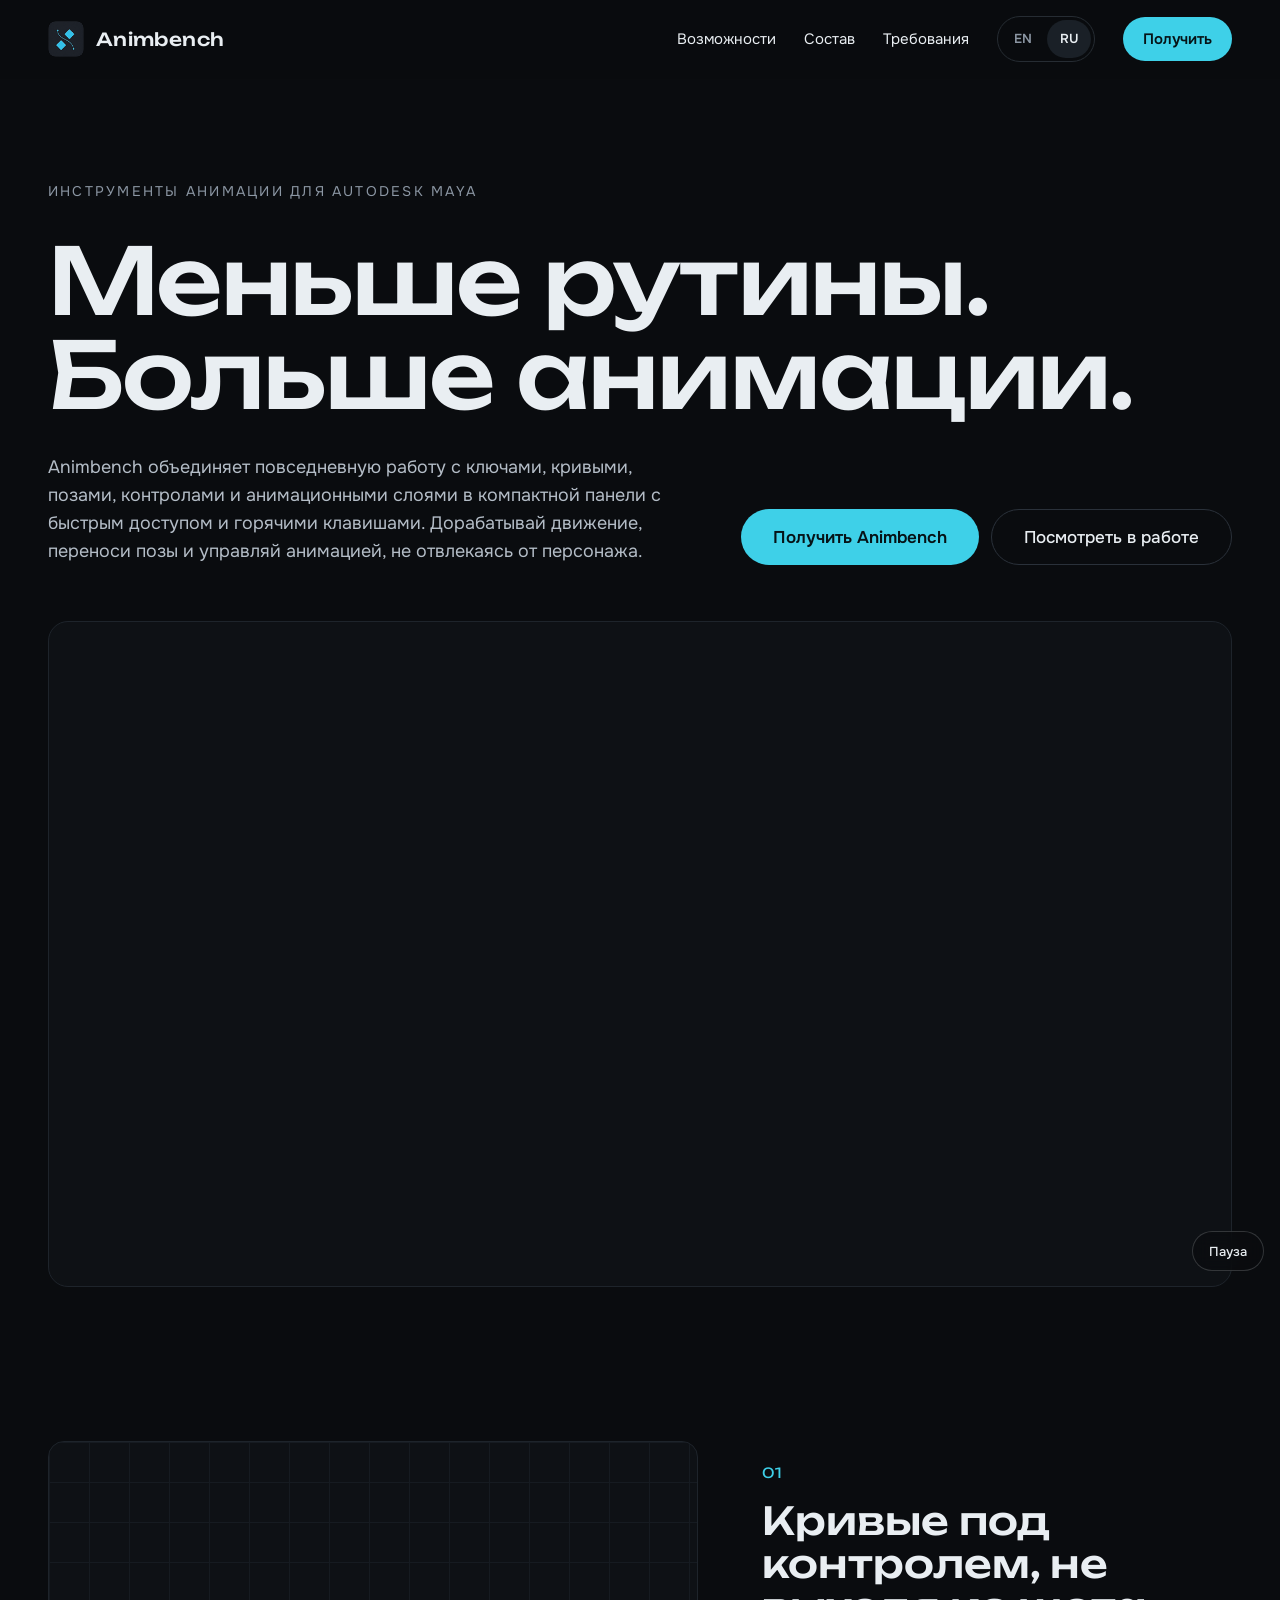
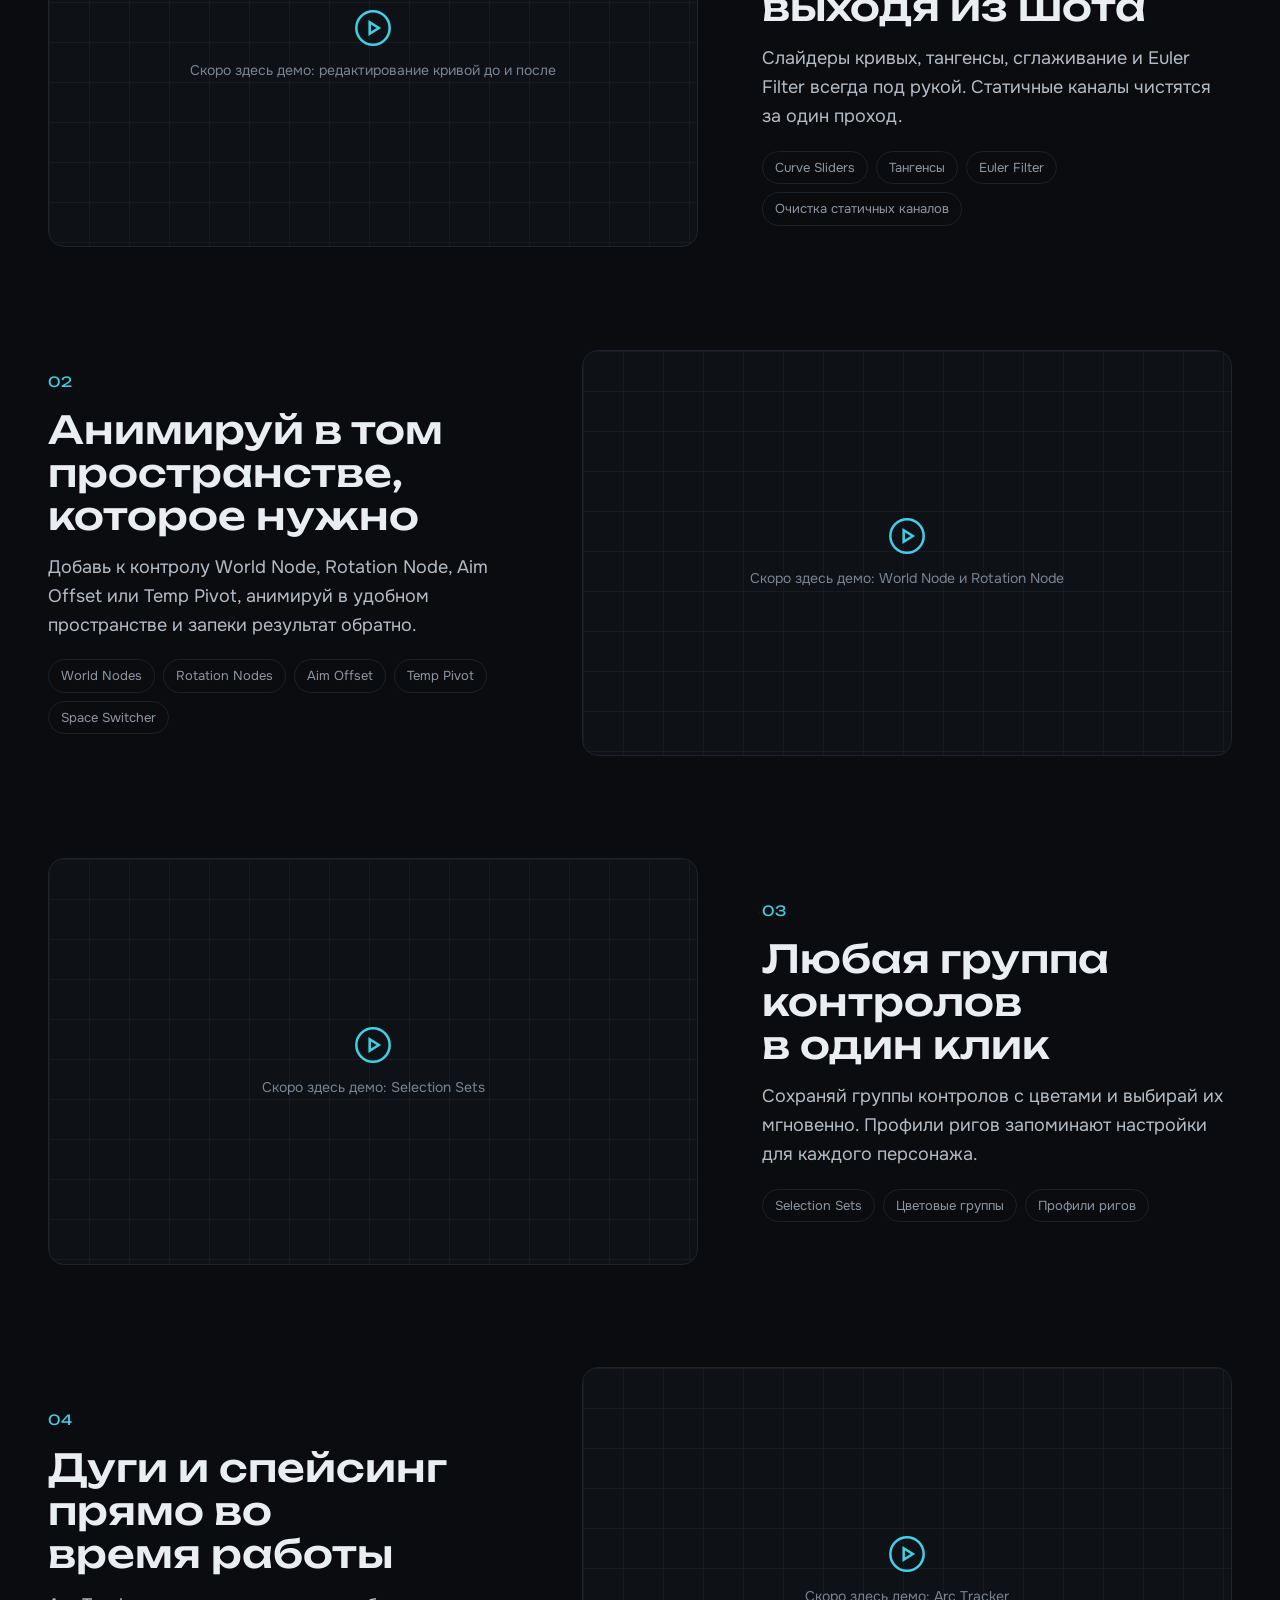
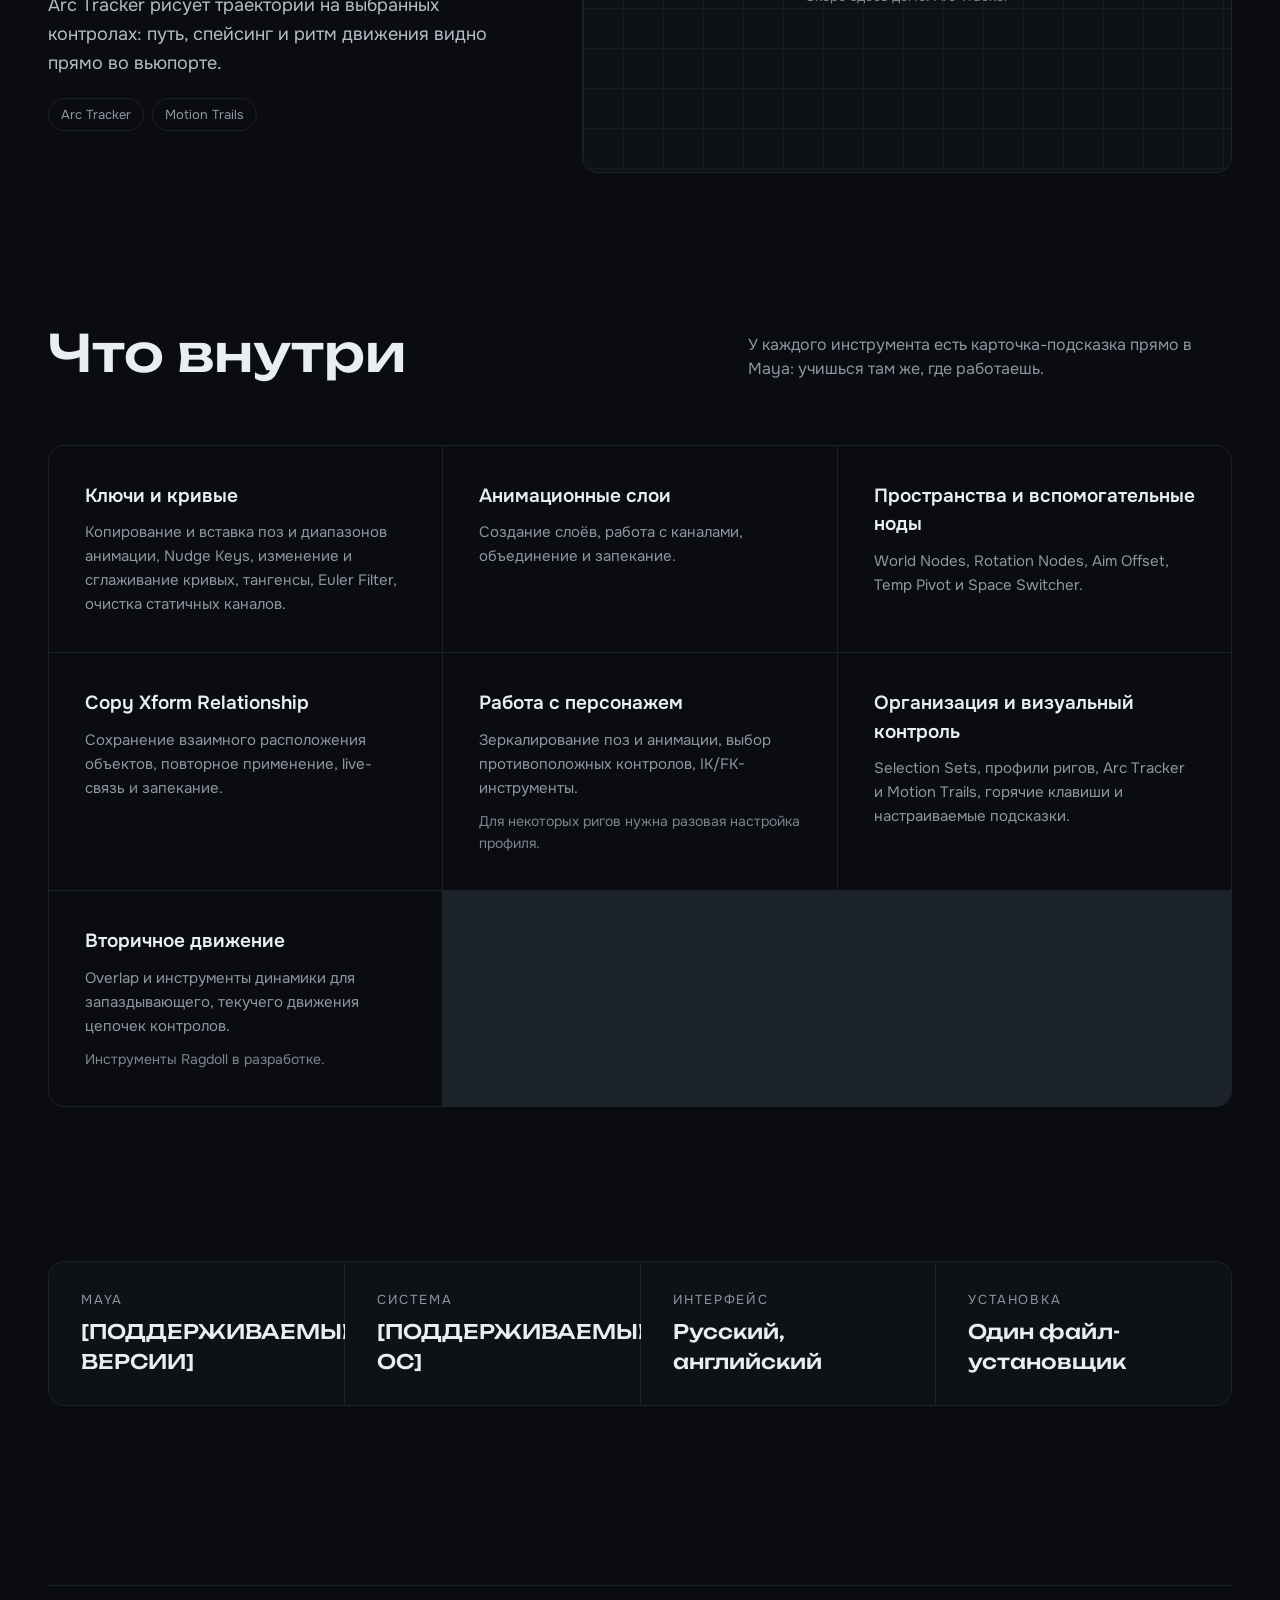
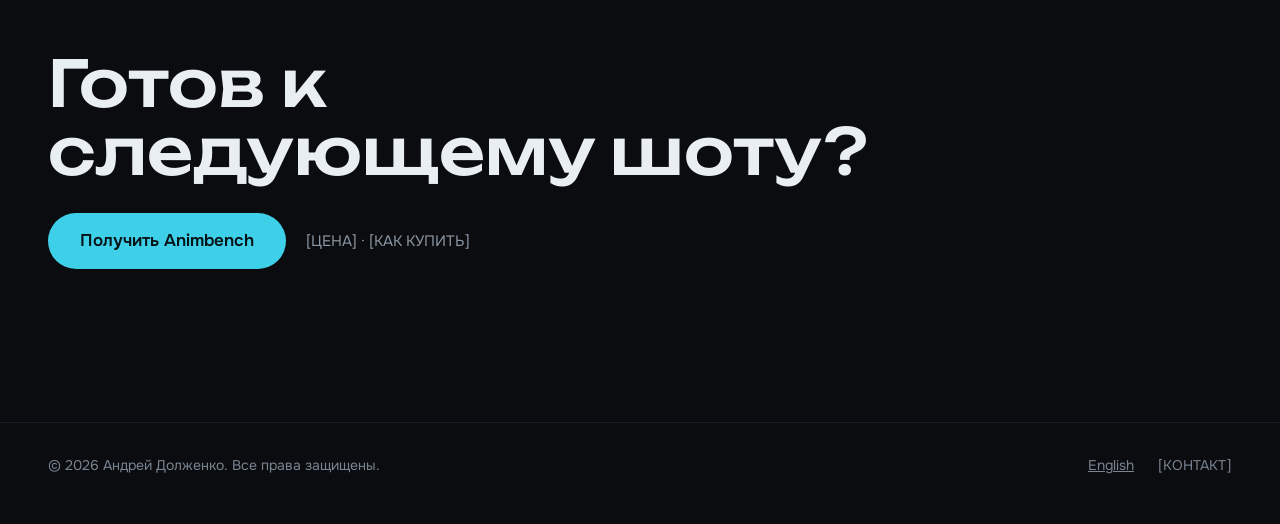
==== ru/index.html @ 7b15c9e1 "Initial Animbench landing page (EN + RU) Static site for GitHub Pages based on the "Editorial dark" " ====
<!doctype html>
<html lang="ru">
<head>
  <meta charset="utf-8">
  <meta name="viewport" content="width=device-width, initial-scale=1">
  <title>Animbench — инструменты анимации для Maya</title>
  <meta name="description" content="Animbench объединяет работу с ключами, кривыми, позами, контролами и анимационными слоями в одной компактной панели для Autodesk Maya.">
  <link rel="alternate" hreflang="en" href="../">
  <link rel="alternate" hreflang="ru" href="./">
  <link rel="icon" type="image/png" href="../assets/img/favicon-32.png">
  <meta property="og:title" content="Animbench — инструменты анимации для Maya">
  <meta property="og:description" content="Меньше рутины. Больше анимации.">
  <meta property="og:type" content="website">
  <link rel="preconnect" href="https://fonts.googleapis.com">
  <link rel="preconnect" href="https://fonts.gstatic.com" crossorigin>
  <link href="https://fonts.googleapis.com/css2?family=Onest:wght@400;500;600&family=Unbounded:wght@400;500&display=swap" rel="stylesheet">
  <link rel="stylesheet" href="../assets/css/style.css">
</head>
<body>
  <a class="skip" href="#main">К содержимому</a>

  <header class="site-header">
    <div class="wrap">
      <a class="brand" href="./">
        <img src="../assets/img/logo-64.png" alt="" width="36" height="36">
        <span>Animbench</span>
      </a>
      <nav class="nav" aria-label="Основное меню">
        <a class="nav-link" href="#demos">Возможности</a>
        <a class="nav-link" href="#inside">Состав</a>
        <a class="nav-link" href="#specs">Требования</a>
        <div class="lang" aria-label="Язык">
          <a href="../" hreflang="en" lang="en">EN</a>
          <span aria-current="true">RU</span>
        </div>
        <a class="btn btn-primary" href="#get">Получить</a>
      </nav>
    </div>
  </header>

  <main id="main">
    <section class="wrap hero">
      <p class="eyebrow">Инструменты анимации для Autodesk Maya</p>
      <h1>Меньше рутины. Больше анимации.</h1>
      <div class="hero-row">
        <p class="lead">Animbench объединяет повседневную работу с ключами, кривыми, позами, контролами и анимационными слоями в компактной панели с быстрым доступом и горячими клавишами. Дорабатывай движение, переноси позы и управляй анимацией, не отвлекаясь от персонажа.</p>
        <div class="actions">
          <a class="btn btn-primary btn-lg" href="#get">Получить Animbench</a>
          <a class="btn btn-ghost btn-lg" href="#demos">Посмотреть в работе</a>
        </div>
      </div>
    </section>

    <figure class="wrap showreel">
      <video data-loop autoplay muted loop playsinline preload="auto" aria-label="Зацикленная анимация походки в Maya">
        <source src="../assets/video/walk.mov" type="video/mp4">
      </video>
      <button class="clip-toggle" type="button" data-pause="Пауза" data-play="Пуск">Пауза</button>
    </figure>

    <section id="demos" class="wrap section">
      <div class="demos">

        <article class="demo reveal">
          <div class="demo-media">
            <div class="clip">
              <div class="clip-placeholder">
                <svg viewBox="0 0 24 24" fill="none" stroke="currentColor" stroke-width="1.5" aria-hidden="true"><circle cx="12" cy="12" r="10"></circle><path d="M10 8.5v7l5.5-3.5z"></path></svg>
                <span>Скоро здесь демо: редактирование кривой до и после</span>
              </div>
            </div>
          </div>
          <div class="demo-text">
            <span class="demo-num">01</span>
            <h3>Кривые под контролем, не выходя из шота</h3>
            <p>Слайдеры кривых, тангенсы, сглаживание и Euler Filter всегда под рукой. Статичные каналы чистятся за один проход.</p>
            <ul class="demo-tags">
              <li>Curve Sliders</li><li>Тангенсы</li><li>Euler Filter</li><li>Очистка статичных каналов</li>
            </ul>
          </div>
        </article>

        <article class="demo reveal">
          <div class="demo-media">
            <div class="clip">
              <div class="clip-placeholder">
                <svg viewBox="0 0 24 24" fill="none" stroke="currentColor" stroke-width="1.5" aria-hidden="true"><circle cx="12" cy="12" r="10"></circle><path d="M10 8.5v7l5.5-3.5z"></path></svg>
                <span>Скоро здесь демо: World Node и Rotation Node</span>
              </div>
            </div>
          </div>
          <div class="demo-text">
            <span class="demo-num">02</span>
            <h3>Анимируй в том пространстве, которое нужно</h3>
            <p>Добавь к контролу World Node, Rotation Node, Aim Offset или Temp Pivot, анимируй в удобном пространстве и запеки результат обратно.</p>
            <ul class="demo-tags">
              <li>World Nodes</li><li>Rotation Nodes</li><li>Aim Offset</li><li>Temp Pivot</li><li>Space Switcher</li>
            </ul>
          </div>
        </article>

        <article class="demo reveal">
          <div class="demo-media">
            <div class="clip">
              <div class="clip-placeholder">
                <svg viewBox="0 0 24 24" fill="none" stroke="currentColor" stroke-width="1.5" aria-hidden="true"><circle cx="12" cy="12" r="10"></circle><path d="M10 8.5v7l5.5-3.5z"></path></svg>
                <span>Скоро здесь демо: Selection Sets</span>
              </div>
            </div>
          </div>
          <div class="demo-text">
            <span class="demo-num">03</span>
            <h3>Любая группа контролов в один клик</h3>
            <p>Сохраняй группы контролов с цветами и выбирай их мгновенно. Профили ригов запоминают настройки для каждого персонажа.</p>
            <ul class="demo-tags">
              <li>Selection Sets</li><li>Цветовые группы</li><li>Профили ригов</li>
            </ul>
          </div>
        </article>

        <article class="demo reveal">
          <div class="demo-media">
            <div class="clip">
              <div class="clip-placeholder">
                <svg viewBox="0 0 24 24" fill="none" stroke="currentColor" stroke-width="1.5" aria-hidden="true"><circle cx="12" cy="12" r="10"></circle><path d="M10 8.5v7l5.5-3.5z"></path></svg>
                <span>Скоро здесь демо: Arc Tracker</span>
              </div>
            </div>
          </div>
          <div class="demo-text">
            <span class="demo-num">04</span>
            <h3>Дуги и спейсинг прямо во время работы</h3>
            <p>Arc Tracker рисует траектории на выбранных контролах: путь, спейсинг и ритм движения видно прямо во вьюпорте.</p>
            <ul class="demo-tags">
              <li>Arc Tracker</li><li>Motion Trails</li>
            </ul>
          </div>
        </article>

      </div>
    </section>

    <section id="inside" class="wrap section">
      <div class="section-head reveal">
        <h2>Что внутри</h2>
        <p>У каждого инструмента есть карточка-подсказка прямо в Maya: учишься там же, где работаешь.</p>
      </div>
      <div class="groups reveal">
        <div class="group">
          <h3>Ключи и кривые</h3>
          <p>Копирование и вставка поз и диапазонов анимации, Nudge Keys, изменение и сглаживание кривых, тангенсы, Euler Filter, очистка статичных каналов.</p>
        </div>
        <div class="group">
          <h3>Анимационные слои</h3>
          <p>Создание слоёв, работа с каналами, объединение и запекание.</p>
        </div>
        <div class="group">
          <h3>Пространства и вспомогательные ноды</h3>
          <p>World Nodes, Rotation Nodes, Aim Offset, Temp Pivot и Space Switcher.</p>
        </div>
        <div class="group">
          <h3>Copy Xform Relationship</h3>
          <p>Сохранение взаимного расположения объектов, повторное применение, live-связь и запекание.</p>
        </div>
        <div class="group">
          <h3>Работа с персонажем</h3>
          <p>Зеркалирование поз и анимации, выбор противоположных контролов, IK/FK-инструменты.</p>
          <p class="note">Для некоторых ригов нужна разовая настройка профиля.</p>
        </div>
        <div class="group">
          <h3>Организация и визуальный контроль</h3>
          <p>Selection Sets, профили ригов, Arc Tracker и Motion Trails, горячие клавиши и настраиваемые подсказки.</p>
        </div>
        <div class="group">
          <h3>Вторичное движение</h3>
          <p>Overlap и инструменты динамики для запаздывающего, текучего движения цепочек контролов.</p>
          <p class="note">Инструменты Ragdoll в разработке.</p>
        </div>
      </div>
    </section>

    <section id="specs" class="wrap section">
      <dl class="specs reveal">
        <div class="spec"><dt>Maya</dt><dd>[ПОДДЕРЖИВАЕМЫЕ ВЕРСИИ]</dd></div>
        <div class="spec"><dt>Система</dt><dd>[ПОДДЕРЖИВАЕМЫЕ ОС]</dd></div>
        <div class="spec"><dt>Интерфейс</dt><dd>Русский, английский</dd></div>
        <div class="spec"><dt>Установка</dt><dd>Один файл-установщик</dd></div>
      </dl>
    </section>

    <section id="get" class="wrap cta">
      <div class="cta-inner reveal">
        <h2>Готов к следующему шоту?</h2>
        <div class="cta-row">
          <a class="btn btn-primary btn-lg" href="#get">Получить Animbench</a>
          <span class="cta-meta">[ЦЕНА] · [КАК КУПИТЬ]</span>
        </div>
      </div>
    </section>
  </main>

  <footer class="site-footer">
    <div class="wrap">
      <span>© 2026 Андрей Долженко. Все права защищены.</span>
      <nav aria-label="Нижнее меню">
        <a href="../" hreflang="en" lang="en">English</a>
        <span>[КОНТАКТ]</span>
      </nav>
    </div>
  </footer>

  <script src="../assets/js/main.js"></script>
</body>
</html>
---- assets/css/style.css ----
/* Animbench landing — dark editorial theme (concept A) */

:root {
  --bg: #0A0C0F;
  --surface: #0E1115;
  --line: #1C2229;
  --line-soft: #161B21;
  --text: #E9EEF2;
  --text-2: #B4BDC7;
  --muted: #8C97A4;
  --dim: #7A8592;
  --accent: #3ED0E8;
  --on-accent: #061317;

  --font-display: "Unbounded", "Arial Black", sans-serif;
  --font-body: "Onest", system-ui, -apple-system, "Segoe UI", sans-serif;

  --wrap: 1280px;
  --gutter: clamp(20px, 4vw, 48px);
  --radius: 16px;
}

*, *::before, *::after { box-sizing: border-box; }

html { scroll-behavior: smooth; }

body {
  margin: 0;
  background: var(--bg);
  color: var(--text);
  font-family: var(--font-body);
  font-size: 16px;
  line-height: 1.5;
  -webkit-font-smoothing: antialiased;
}

img, video { display: block; max-width: 100%; }

a { color: var(--text); }
a:hover { color: var(--accent); }

:focus-visible { outline: 2px solid var(--accent); outline-offset: 3px; border-radius: 4px; }

.wrap {
  max-width: var(--wrap);
  margin: 0 auto;
  padding-left: var(--gutter);
  padding-right: var(--gutter);
}

.skip {
  position: absolute;
  left: -9999px;
  top: 8px;
  padding: 8px 14px;
  background: var(--accent);
  color: var(--on-accent);
  border-radius: 8px;
  z-index: 10;
}
.skip:focus { left: 8px; }

/* ---------- Header ---------- */

.site-header {
  position: sticky;
  top: 0;
  z-index: 5;
  background: rgba(10, 12, 15, 0.86);
  backdrop-filter: blur(12px);
  border-bottom: 1px solid transparent;
  transition: border-color 0.2s;
}
.site-header.is-scrolled { border-bottom-color: var(--line-soft); }

.site-header .wrap {
  display: flex;
  flex-wrap: wrap;
  align-items: center;
  justify-content: space-between;
  gap: 16px;
  padding-top: 16px;
  padding-bottom: 16px;
}

.brand {
  display: flex;
  align-items: center;
  gap: 12px;
  text-decoration: none;
}
.brand img { width: 36px; height: 36px; border-radius: 8px; }
.brand span {
  font-family: var(--font-display);
  font-weight: 500;
  font-size: 18px;
  letter-spacing: 0.02em;
}

.nav {
  display: flex;
  flex-wrap: wrap;
  align-items: center;
  gap: 8px 28px;
  font-size: 15px;
}
.nav a { text-decoration: none; }

.lang {
  display: flex;
  gap: 2px;
  padding: 3px;
  border: 1px solid #262C33;
  border-radius: 999px;
}
.lang a, .lang span {
  display: inline-flex;
  align-items: center;
  justify-content: center;
  min-height: 38px;
  min-width: 44px;
  padding: 0 12px;
  border-radius: 999px;
  font-size: 13px;
  font-weight: 600;
  text-decoration: none;
}
.lang span { background: #1A2027; color: var(--text); }
.lang a { color: var(--muted); }
.lang a:hover { color: var(--text); }

/* ---------- Buttons ---------- */

.btn {
  display: inline-flex;
  align-items: center;
  justify-content: center;
  min-height: 48px;
  padding: 0 24px;
  border-radius: 999px;
  font-weight: 600;
  font-size: 15px;
  text-decoration: none;
  transition: transform 0.15s, background-color 0.15s, border-color 0.15s;
}
.btn:hover { transform: translateY(-1px); }
.btn-primary { background: var(--accent); color: var(--on-accent); }
.btn-primary:hover { background: #6BDDF0; color: var(--on-accent); }
.btn-ghost { border: 1px solid #2A313A; color: var(--text); font-weight: 500; }
.btn-ghost:hover { border-color: var(--accent); color: var(--text); }
.btn-lg { min-height: 56px; padding: 0 32px; font-size: 17px; }
.nav .btn { min-height: 44px; padding: 0 20px; }

/* ---------- Hero ---------- */

.hero {
  padding-top: clamp(48px, 8vw, 120px);
  padding-bottom: 56px;
  display: flex;
  flex-direction: column;
  gap: 32px;
}

.eyebrow {
  margin: 0;
  font-size: 14px;
  letter-spacing: 0.16em;
  text-transform: uppercase;
  color: var(--muted);
}

.hero h1 {
  margin: 0;
  max-width: 13ch;
  font-family: var(--font-display);
  font-weight: 500;
  font-size: clamp(42px, 7.2vw, 112px);
  line-height: 1.02;
  letter-spacing: -0.02em;
  text-wrap: balance;
}

.hero-row {
  display: flex;
  flex-wrap: wrap;
  gap: 32px 40px;
  align-items: flex-end;
  justify-content: space-between;
}

.lead {
  margin: 0;
  max-width: 54ch;
  font-size: clamp(17px, 1.4vw, 20px);
  line-height: 1.55;
  color: var(--text-2);
  text-wrap: pretty;
}

.actions { display: flex; flex-wrap: wrap; gap: 12px; }

.showreel {
  position: relative;
  margin: 0 auto;
}

.clip-toggle {
  position: absolute;
  right: 16px;
  bottom: 16px;
  min-height: 40px;
  padding: 0 16px;
  border: 1px solid rgba(233, 238, 242, 0.18);
  border-radius: 999px;
  background: rgba(10, 12, 15, 0.7);
  backdrop-filter: blur(8px);
  color: var(--text);
  font: inherit;
  font-size: 13px;
  font-weight: 500;
  cursor: pointer;
}
.clip-toggle:hover { border-color: var(--accent); }
.showreel video {
  width: 100%;
  aspect-ratio: 16 / 9;
  object-fit: cover;
  background: var(--surface);
  border-radius: 20px;
  border: 1px solid #1E242B;
}

/* ---------- Section headings ---------- */

.section { padding-top: clamp(96px, 12vw, 180px); }

.section-head {
  display: flex;
  flex-wrap: wrap;
  justify-content: space-between;
  align-items: flex-end;
  gap: 16px 24px;
  margin-bottom: clamp(40px, 5vw, 64px);
}
.section-head h2 {
  margin: 0;
  font-family: var(--font-display);
  font-weight: 500;
  font-size: clamp(32px, 4vw, 56px);
  line-height: 1.05;
}
.section-head p {
  margin: 0;
  max-width: 44ch;
  color: var(--muted);
}

/* ---------- Demos ---------- */

.demos {
  display: flex;
  flex-direction: column;
  gap: clamp(64px, 8vw, 120px);
}

.demo {
  display: flex;
  flex-wrap: wrap;
  align-items: center;
  gap: clamp(28px, 5vw, 72px);
}
.demo:nth-child(even) { flex-direction: row-reverse; }

.demo-media { flex: 1 1 520px; min-width: 0; }
.demo-text {
  flex: 1 1 340px;
  display: flex;
  flex-direction: column;
  gap: 16px;
}

.demo-num {
  font-family: var(--font-display);
  font-size: 14px;
  color: var(--accent);
}
.demo-text h3 {
  margin: 0;
  font-family: var(--font-display);
  font-weight: 500;
  font-size: clamp(26px, 3vw, 40px);
  line-height: 1.12;
  text-wrap: balance;
}
.demo-text p {
  margin: 0;
  max-width: 42ch;
  font-size: 18px;
  line-height: 1.6;
  color: var(--text-2);
}
.demo-tags {
  display: flex;
  flex-wrap: wrap;
  gap: 8px;
  margin: 4px 0 0;
  padding: 0;
  list-style: none;
}
.demo-tags li {
  padding: 6px 12px;
  border: 1px solid var(--line);
  border-radius: 999px;
  font-size: 13px;
  color: var(--muted);
}

/* Media frame: holds a looping clip, or a placeholder until it is recorded */
.clip {
  position: relative;
  aspect-ratio: 16 / 10;
  border-radius: var(--radius);
  border: 1px solid #1E242B;
  background: var(--surface);
  overflow: hidden;
}
.clip video, .clip img {
  width: 100%;
  height: 100%;
  object-fit: cover;
}
.clip-placeholder {
  position: absolute;
  inset: 0;
  display: flex;
  flex-direction: column;
  align-items: center;
  justify-content: center;
  gap: 12px;
  padding: 24px;
  text-align: center;
  color: var(--dim);
  font-size: 14px;
  background-image:
    linear-gradient(var(--line-soft) 1px, transparent 1px),
    linear-gradient(90deg, var(--line-soft) 1px, transparent 1px);
  background-size: 40px 40px;
}
.clip-placeholder svg { width: 40px; height: 40px; color: var(--accent); }

/* ---------- Feature groups ---------- */

.groups {
  display: grid;
  grid-template-columns: repeat(auto-fit, minmax(min(340px, 100%), 1fr));
  gap: 1px;
  background: var(--line);
  border: 1px solid var(--line);
  border-radius: var(--radius);
  overflow: hidden;
}
.group {
  background: var(--bg);
  padding: clamp(24px, 3vw, 36px);
  display: flex;
  flex-direction: column;
  gap: 10px;
  transition: background-color 0.2s;
}
.group:hover { background: var(--surface); }
.group h3 {
  margin: 0;
  font-size: 19px;
  font-weight: 600;
}
.group p {
  margin: 0;
  font-size: 15px;
  line-height: 1.6;
  color: var(--muted);
}
.group .note { color: var(--dim); font-size: 14px; }

/* ---------- Specs ---------- */

.specs {
  display: grid;
  grid-template-columns: repeat(auto-fit, minmax(min(280px, 100%), 1fr));
  gap: 1px;
  margin: 0;
  background: var(--line);
  border: 1px solid var(--line);
  border-radius: var(--radius);
  overflow: hidden;
}
.spec {
  background: var(--surface);
  padding: 28px 32px;
  display: flex;
  flex-direction: column;
  gap: 8px;
}
.spec dt {
  font-size: 13px;
  letter-spacing: 0.14em;
  text-transform: uppercase;
  color: var(--muted);
}
.spec dd {
  margin: 0;
  font-family: var(--font-display);
  font-size: 20px;
  font-weight: 500;
}

/* ---------- CTA ---------- */

.cta {
  padding-top: clamp(120px, 14vw, 200px);
  padding-bottom: clamp(96px, 12vw, 160px);
}
.cta-inner {
  display: flex;
  flex-direction: column;
  align-items: flex-start;
  gap: 28px;
  padding-top: 64px;
  border-top: 1px solid var(--line);
}
.cta h2 {
  margin: 0;
  max-width: 16ch;
  font-family: var(--font-display);
  font-weight: 500;
  font-size: clamp(36px, 5vw, 72px);
  line-height: 1.05;
  text-wrap: balance;
}
.cta-row { display: flex; flex-wrap: wrap; align-items: center; gap: 20px; }
.cta-meta { color: var(--muted); font-size: 15px; }

/* ---------- Footer ---------- */

.site-footer { border-top: 1px solid var(--line-soft); }
.site-footer .wrap {
  display: flex;
  flex-wrap: wrap;
  justify-content: space-between;
  gap: 16px;
  padding-top: 32px;
  padding-bottom: 48px;
  font-size: 14px;
  color: var(--dim);
}
.site-footer nav { display: flex; gap: 24px; }
.site-footer a { color: var(--dim); }
.site-footer a:hover { color: var(--text); }

/* ---------- Reveal on scroll ---------- */

.reveal {
  opacity: 0;
  transform: translateY(24px);
  transition: opacity 0.7s ease, transform 0.7s ease;
}
.reveal.is-visible { opacity: 1; transform: none; }

@media (prefers-reduced-motion: reduce) {
  html { scroll-behavior: auto; }
  .reveal { opacity: 1; transform: none; transition: none; }
  .btn:hover { transform: none; }
}

/* ---------- Small screens ---------- */

@media (max-width: 720px) {
  .nav { gap: 8px 18px; }
  .nav .nav-link { display: none; }
  .demo:nth-child(even) { flex-direction: row; }
  .showreel video { border-radius: 14px; }
}

@media (max-width: 480px) {
  .nav .btn { display: none; }
  .site-header .wrap { padding-top: 12px; padding-bottom: 12px; }
}
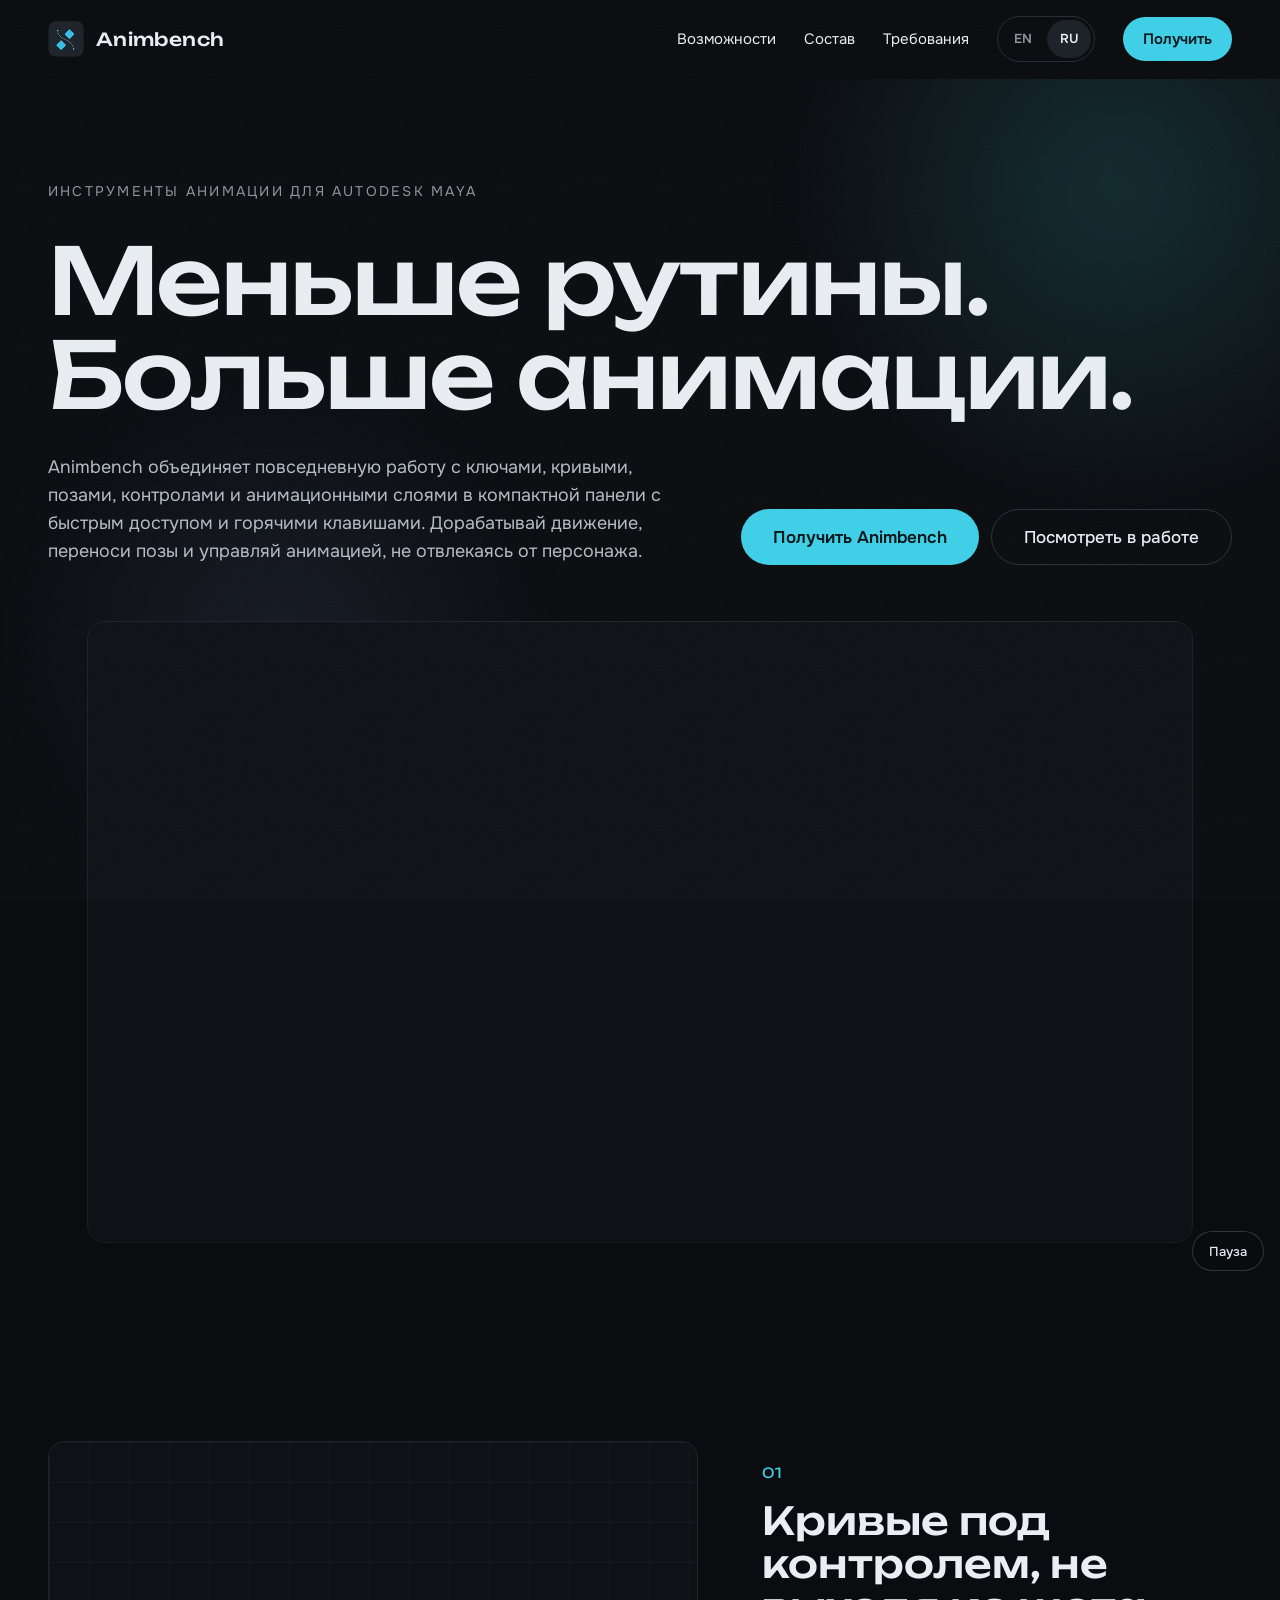
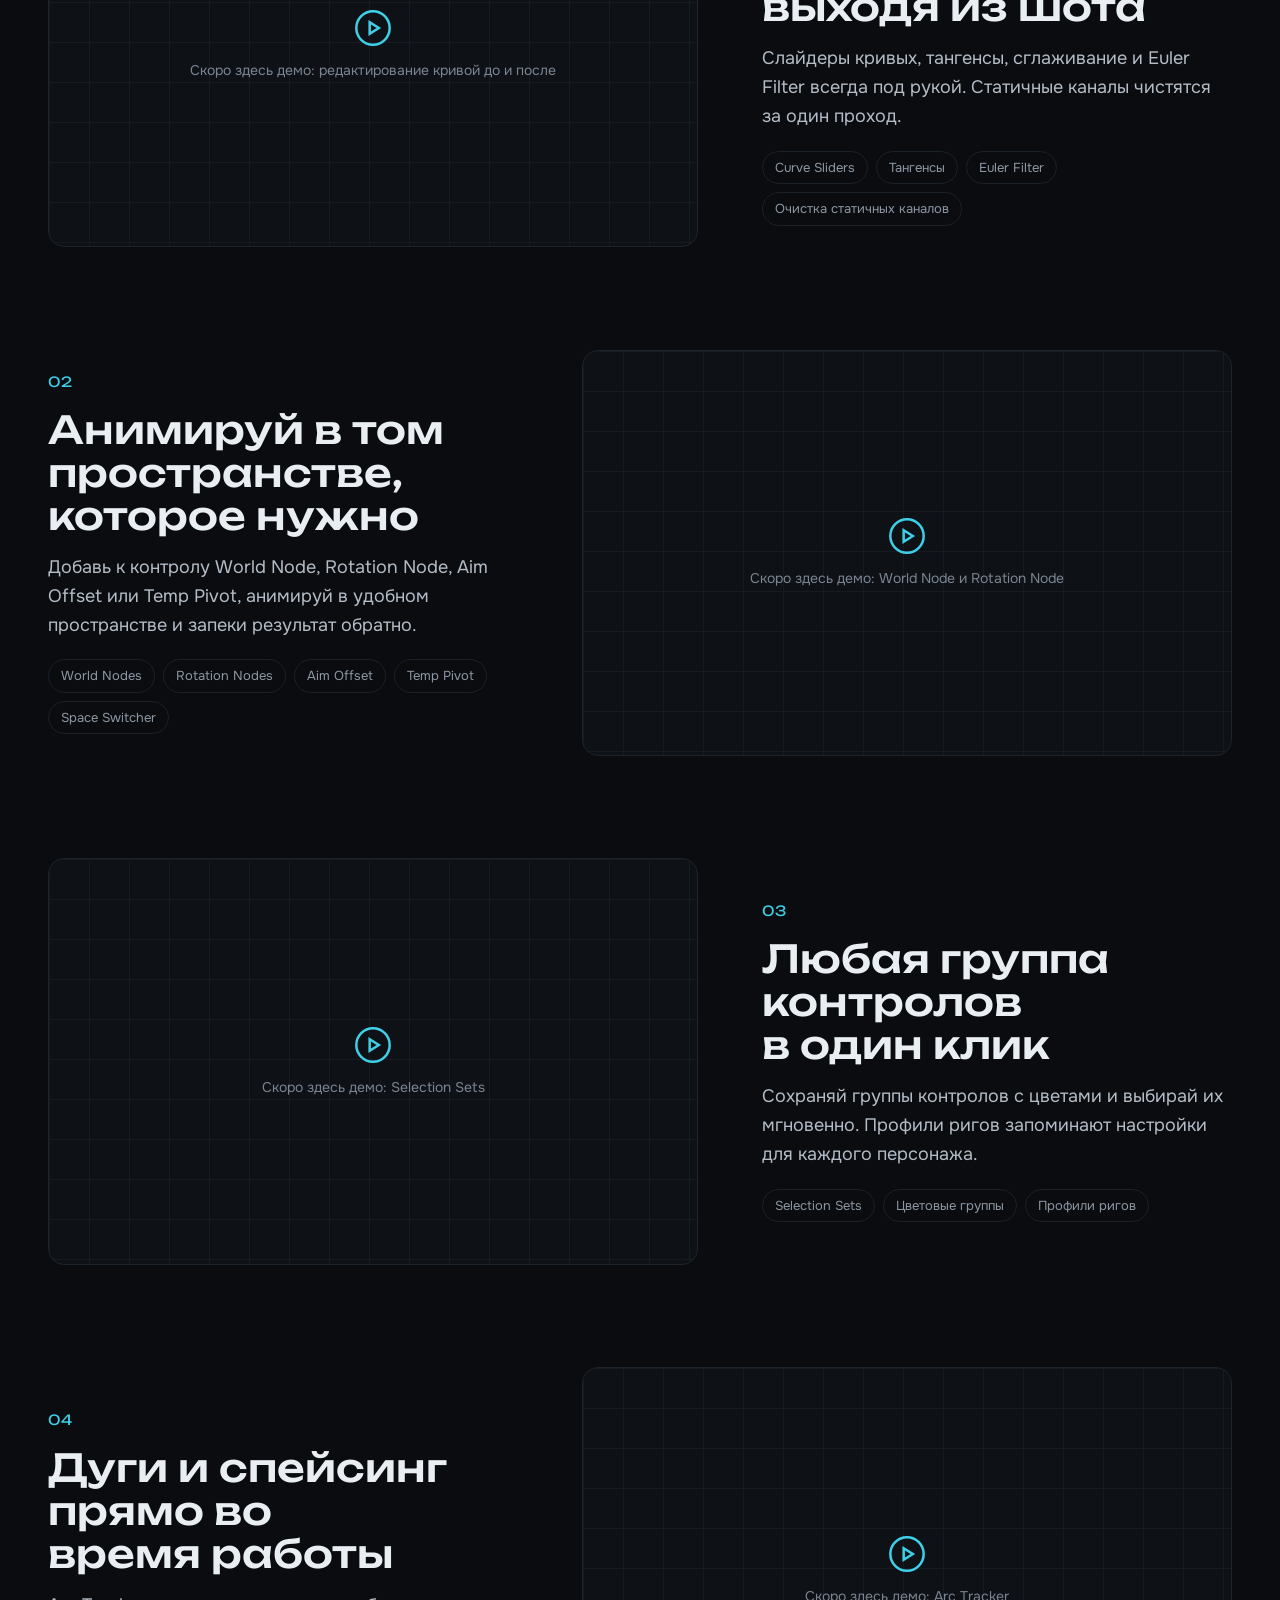
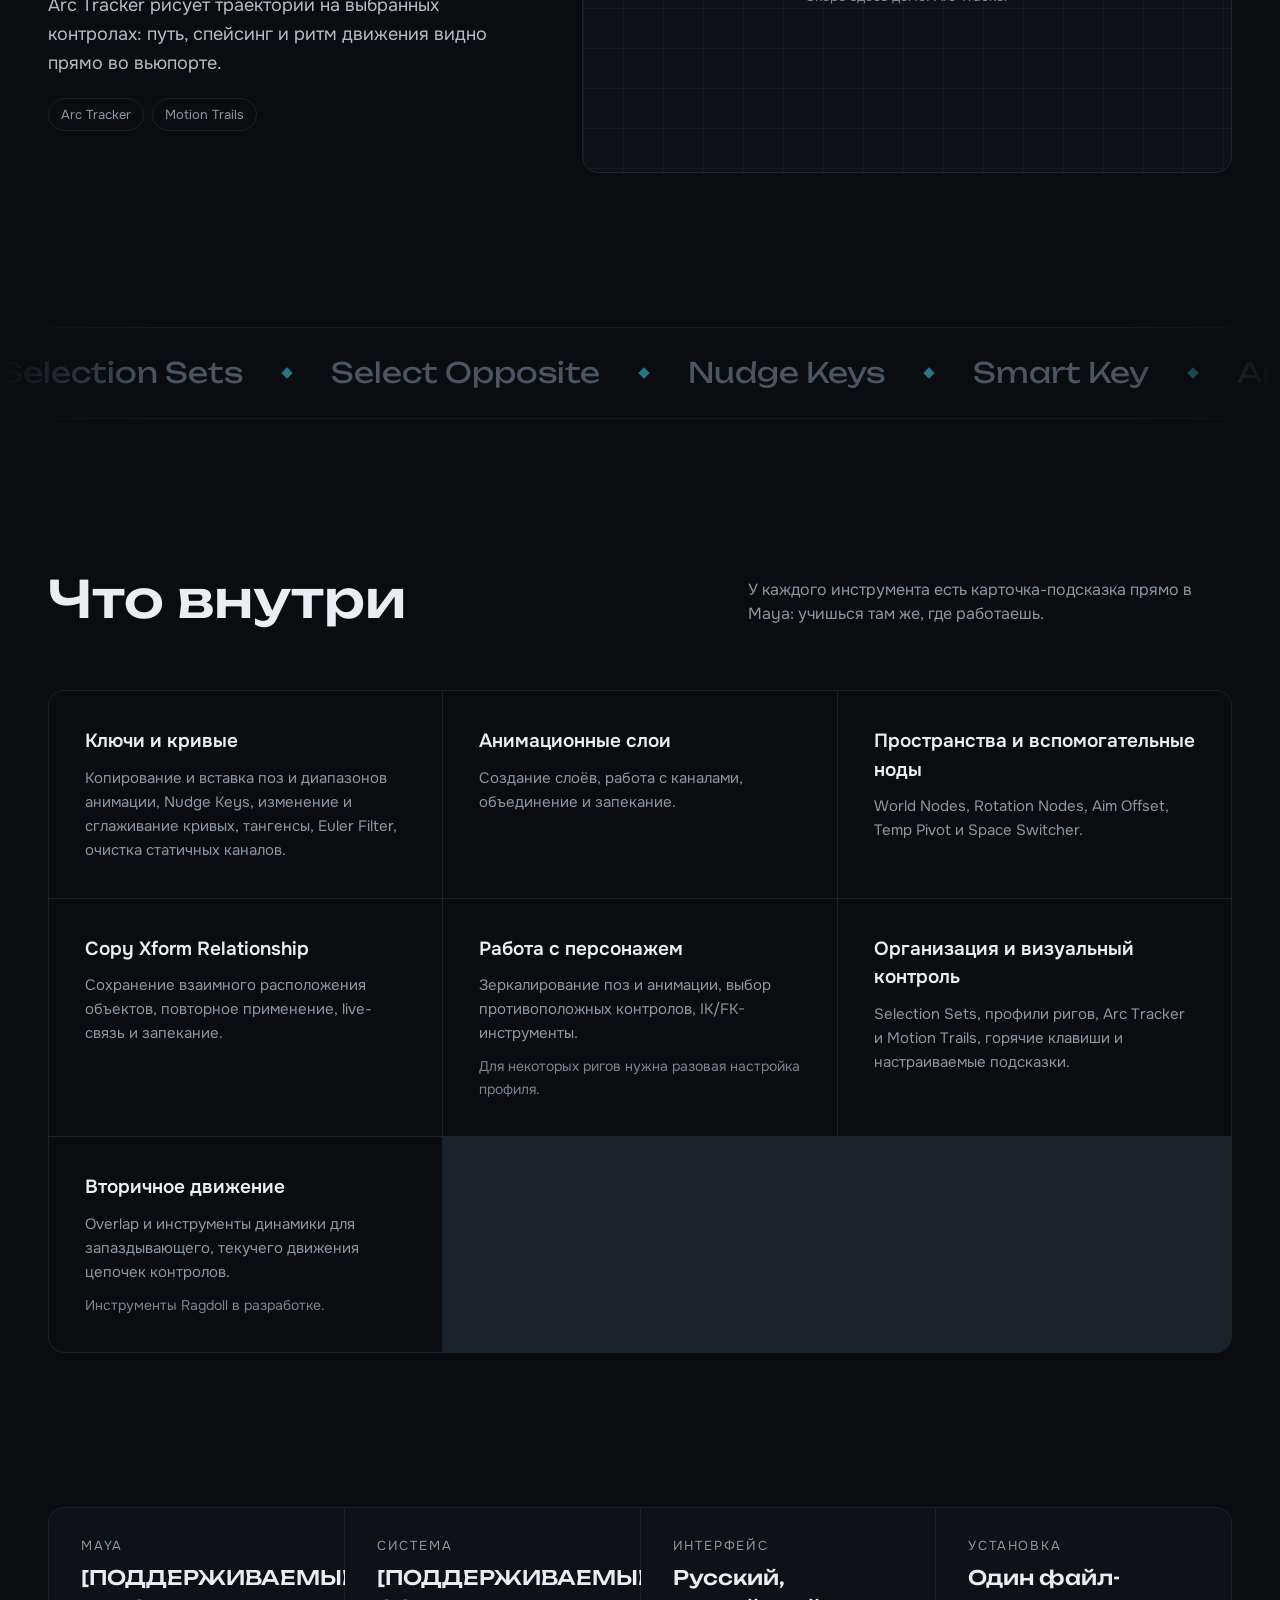
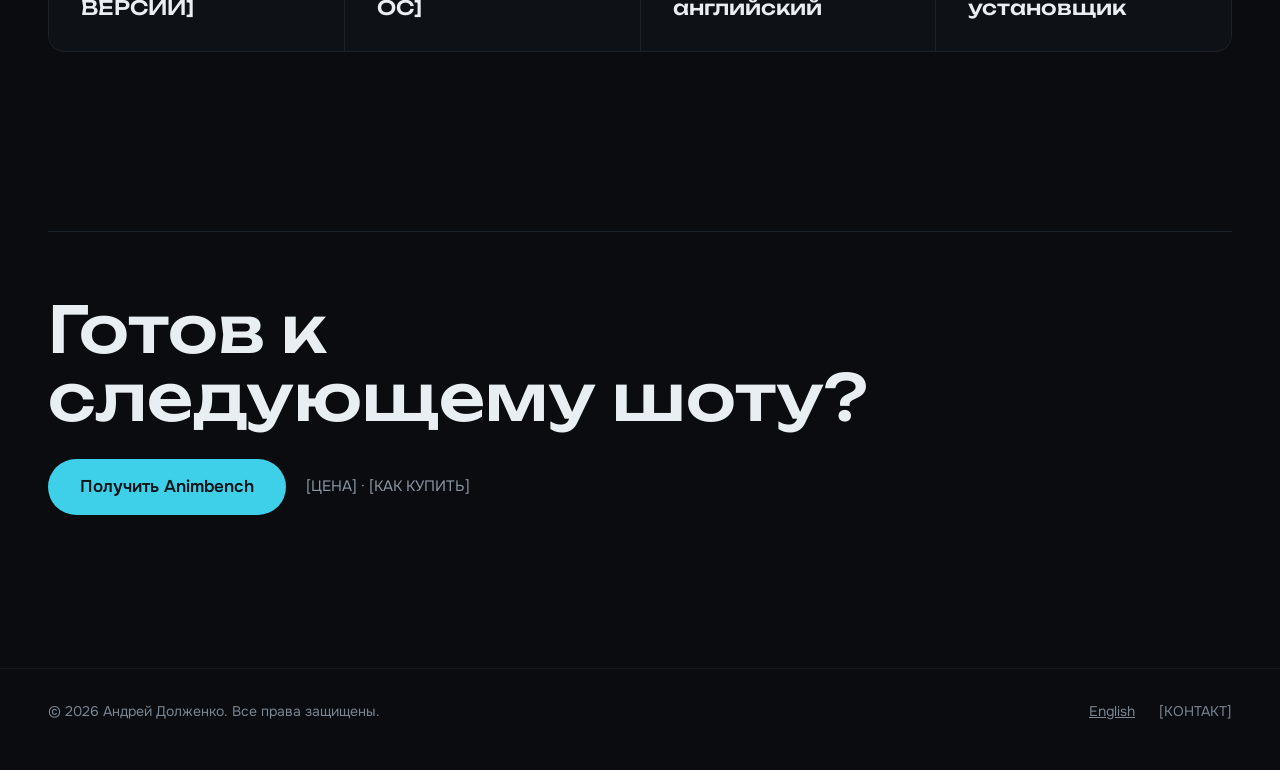
==== commit 1390ea0f: "Add motion, ambient glow and self-hosted fonts Headline words rise in on load and in the CTA, demos " ====
--- a/ru/index.html
+++ b/ru/index.html
@@ -11,9 +11,9 @@
   <meta property="og:title" content="Animbench — инструменты анимации для Maya">
   <meta property="og:description" content="Меньше рутины. Больше анимации.">
   <meta property="og:type" content="website">
-  <link rel="preconnect" href="https://fonts.googleapis.com">
-  <link rel="preconnect" href="https://fonts.gstatic.com" crossorigin>
-  <link href="https://fonts.googleapis.com/css2?family=Onest:wght@400;500;600&family=Unbounded:wght@400;500&display=swap" rel="stylesheet">
+  <script>document.documentElement.classList.add("js")</script>
+  <link rel="preload" href="../assets/fonts/unbounded-latin.woff2" as="font" type="font/woff2" crossorigin>
+  <link rel="stylesheet" href="../assets/css/fonts.css">
   <link rel="stylesheet" href="../assets/css/style.css">
 </head>
 <body>
@@ -39,9 +39,11 @@
   </header>
 
   <main id="main">
+    <div class="ambient" aria-hidden="true"></div>
+
     <section class="wrap hero">
       <p class="eyebrow">Инструменты анимации для Autodesk Maya</p>
-      <h1>Меньше рутины. Больше анимации.</h1>
+      <h1 data-split>Меньше рутины. Больше анимации.</h1>
       <div class="hero-row">
         <p class="lead">Animbench объединяет повседневную работу с ключами, кривыми, позами, контролами и анимационными слоями в компактной панели с быстрым доступом и горячими клавишами. Дорабатывай движение, переноси позы и управляй анимацией, не отвлекаясь от персонажа.</p>
         <div class="actions">
@@ -139,6 +141,10 @@
 
       </div>
     </section>
+
+    <div class="marquee" aria-hidden="true">
+      <div class="marquee-track"><span>Selection Sets</span><span>Select Opposite</span><span>Nudge Keys</span><span>Smart Key</span><span>Animation Layers</span><span>Animation Clipboard</span><span>Mirror Animation</span><span>IK/FK Matcher</span><span>World Nodes</span><span>Tangent Tools</span><span>Curve Sliders</span><span>Arc Tracker</span><span>Smart Euler Filter</span><span>Overlap Dynamics</span><span>Space Switcher</span><span>Xform Relationship</span><span>Hierarchy &amp; Align</span><span>Reset Pose</span><span>Rotation Nodes</span><span>Temp Pivot</span></div>
+    </div>
 
     <section id="inside" class="wrap section">
       <div class="section-head reveal">
@@ -190,7 +196,7 @@
 
     <section id="get" class="wrap cta">
       <div class="cta-inner reveal">
-        <h2>Готов к следующему шоту?</h2>
+        <h2 data-split>Готов к следующему шоту?</h2>
         <div class="cta-row">
           <a class="btn btn-primary btn-lg" href="#get">Получить Animbench</a>
           <span class="cta-meta">[ЦЕНА] · [КАК КУПИТЬ]</span>
--- a/assets/css/fonts.css
+++ b/assets/css/fonts.css
@@ -0,0 +1,73 @@
+/* Self-hosted Google Fonts (SIL Open Font License): Onest, Unbounded */
+/* cyrillic-ext */
+@font-face {
+  font-family: 'Onest';
+  font-style: normal;
+  font-weight: 400 600;
+  font-display: swap;
+  src: url(../fonts/onest-cyrillic-ext.woff2) format('woff2');
+  unicode-range: U+0460-052F, U+1C80-1C8A, U+20B4, U+2DE0-2DFF, U+A640-A69F, U+FE2E-FE2F;
+}
+/* cyrillic */
+@font-face {
+  font-family: 'Onest';
+  font-style: normal;
+  font-weight: 400 600;
+  font-display: swap;
+  src: url(../fonts/onest-cyrillic.woff2) format('woff2');
+  unicode-range: U+0301, U+0400-045F, U+0490-0491, U+04B0-04B1, U+2116;
+}
+/* latin-ext */
+@font-face {
+  font-family: 'Onest';
+  font-style: normal;
+  font-weight: 400 600;
+  font-display: swap;
+  src: url(../fonts/onest-latin-ext.woff2) format('woff2');
+  unicode-range: U+0100-02BA, U+02BD-02C5, U+02C7-02CC, U+02CE-02D7, U+02DD-02FF, U+0304, U+0308, U+0329, U+1D00-1DBF, U+1E00-1E9F, U+1EF2-1EFF, U+2020, U+20A0-20AB, U+20AD-20C4, U+2113, U+2C60-2C7F, U+A720-A7FF;
+}
+/* latin */
+@font-face {
+  font-family: 'Onest';
+  font-style: normal;
+  font-weight: 400 600;
+  font-display: swap;
+  src: url(../fonts/onest-latin.woff2) format('woff2');
+  unicode-range: U+0000-00FF, U+0131, U+0152-0153, U+02BB-02BC, U+02C6, U+02DA, U+02DC, U+0304, U+0308, U+0329, U+2000-206F, U+20AC, U+2122, U+2191, U+2193, U+2212, U+2215, U+FEFF, U+FFFD;
+}
+/* cyrillic-ext */
+@font-face {
+  font-family: 'Unbounded';
+  font-style: normal;
+  font-weight: 400 500;
+  font-display: swap;
+  src: url(../fonts/unbounded-cyrillic-ext.woff2) format('woff2');
+  unicode-range: U+0460-052F, U+1C80-1C8A, U+20B4, U+2DE0-2DFF, U+A640-A69F, U+FE2E-FE2F;
+}
+/* cyrillic */
+@font-face {
+  font-family: 'Unbounded';
+  font-style: normal;
+  font-weight: 400 500;
+  font-display: swap;
+  src: url(../fonts/unbounded-cyrillic.woff2) format('woff2');
+  unicode-range: U+0301, U+0400-045F, U+0490-0491, U+04B0-04B1, U+2116;
+}
+/* latin-ext */
+@font-face {
+  font-family: 'Unbounded';
+  font-style: normal;
+  font-weight: 400 500;
+  font-display: swap;
+  src: url(../fonts/unbounded-latin-ext.woff2) format('woff2');
+  unicode-range: U+0100-02BA, U+02BD-02C5, U+02C7-02CC, U+02CE-02D7, U+02DD-02FF, U+0304, U+0308, U+0329, U+1D00-1DBF, U+1E00-1E9F, U+1EF2-1EFF, U+2020, U+20A0-20AB, U+20AD-20C4, U+2113, U+2C60-2C7F, U+A720-A7FF;
+}
+/* latin */
+@font-face {
+  font-family: 'Unbounded';
+  font-style: normal;
+  font-weight: 400 500;
+  font-display: swap;
+  src: url(../fonts/unbounded-latin.woff2) format('woff2');
+  unicode-range: U+0000-00FF, U+0131, U+0152-0153, U+02BB-02BC, U+02C6, U+02DA, U+02DC, U+0304, U+0308, U+0329, U+2000-206F, U+20AC, U+2122, U+2191, U+2193, U+2212, U+2215, U+FEFF, U+FFFD;
+}
--- a/assets/css/style.css
+++ b/assets/css/style.css
@@ -458,17 +458,224 @@
 
 /* ---------- Reveal on scroll ---------- */
 
-.reveal {
+/* Hidden states apply only when JS is running (html.js), so the page reads fine without it */
+.js .reveal {
   opacity: 0;
   transform: translateY(24px);
-  transition: opacity 0.7s ease, transform 0.7s ease;
-}
-.reveal.is-visible { opacity: 1; transform: none; }
+  transition: opacity 0.8s var(--ease), transform 0.8s var(--ease);
+}
+.js .reveal.is-visible { opacity: 1; transform: none; }
+
+/* ---------- Motion ---------- */
+
+:root { --ease: cubic-bezier(0.2, 0.7, 0.2, 1); }
+
+/* Ambient glow behind the hero, slowly drifting */
+main { position: relative; }
+main > :not(.ambient) { position: relative; z-index: 1; }
+.ambient {
+  position: absolute;
+  inset: 0 0 auto 0;
+  height: 1200px;
+  overflow: hidden;
+  pointer-events: none;
+  z-index: 0;
+}
+.ambient::before, .ambient::after {
+  content: "";
+  position: absolute;
+  border-radius: 50%;
+  filter: blur(30px);
+}
+.ambient::before {
+  width: 900px; height: 900px;
+  left: 52%; top: -340px;
+  background: radial-gradient(closest-side, rgba(62, 208, 232, 0.16), transparent 72%);
+  animation: drift-a 18s ease-in-out infinite alternate;
+}
+.ambient::after {
+  width: 760px; height: 760px;
+  left: -8%; top: 180px;
+  background: radial-gradient(closest-side, rgba(138, 168, 255, 0.09), transparent 72%);
+  animation: drift-b 24s ease-in-out infinite alternate;
+}
+@keyframes drift-a { to { transform: translate(-140px, 90px) scale(1.15); } }
+@keyframes drift-b { to { transform: translate(160px, -60px) scale(0.9); } }
+
+/* Film grain over everything, very faint */
+body::after {
+  content: "";
+  position: fixed;
+  inset: 0;
+  z-index: 50;
+  pointer-events: none;
+  opacity: 0.045;
+  background-image: url("data:image/svg+xml,%3Csvg xmlns='http://www.w3.org/2000/svg' width='160' height='160'%3E%3Cfilter id='n'%3E%3CfeTurbulence type='fractalNoise' baseFrequency='0.9' numOctaves='2' stitchTiles='stitch'/%3E%3C/filter%3E%3Crect width='100%25' height='100%25' filter='url(%23n)'/%3E%3C/svg%3E");
+}
+
+/* Header slides away on scroll down, returns on scroll up */
+.site-header { transition: transform 0.35s var(--ease), border-color 0.2s; }
+.site-header.is-hidden { transform: translateY(-100%); }
+
+/* Hero intro: headline words rise one by one, the rest fades up after */
+.word {
+  display: inline-block;
+  overflow: hidden;
+  vertical-align: top;
+  padding-bottom: 0.1em;
+  margin-bottom: -0.1em;
+}
+.word > span { display: inline-block; }
+.js [data-split]:not(.is-split) { opacity: 0; }
+
+.js .hero h1 .word > span {
+  animation: word-up 1.1s var(--ease) both;
+  animation-delay: calc(0.15s + var(--i) * 0.08s);
+}
+.js .hero .eyebrow { animation: rise 0.9s var(--ease) 0.05s both; }
+.js .hero .lead { animation: rise 0.9s var(--ease) 0.55s both; }
+.js .hero .actions { animation: rise 0.9s var(--ease) 0.7s both; }
+.js .showreel { animation: rise 1.2s var(--ease) 0.85s both; }
+
+@keyframes word-up { from { transform: translateY(110%); } to { transform: none; } }
+@keyframes rise { from { opacity: 0; transform: translateY(18px); } to { opacity: 1; transform: none; } }
+
+/* CTA headline reveals word by word when scrolled into view */
+.js .cta .word > span {
+  transform: translateY(110%);
+  transition: transform 1s var(--ease);
+  transition-delay: calc(var(--i) * 0.07s);
+}
+.js .cta-inner.is-visible .word > span { transform: none; }
+
+/* Showreel grows to full size as it scrolls in (scale set from JS) */
+.showreel video { transform-origin: 50% 0; will-change: transform; }
+
+/* Demos: media scales in, text lines and tags follow in sequence */
+.js .demo.reveal { opacity: 1; transform: none; }
+.js .demo .demo-media {
+  opacity: 0;
+  transform: scale(0.95);
+  transition: opacity 0.9s var(--ease), transform 1.1s var(--ease);
+}
+.js .demo .demo-text > * {
+  opacity: 0;
+  transform: translateY(18px);
+  transition: opacity 0.7s var(--ease), transform 0.7s var(--ease);
+}
+.js .demo .demo-tags li {
+  opacity: 0;
+  transform: translateY(8px) scale(0.96);
+  transition: opacity 0.5s var(--ease), transform 0.5s var(--ease);
+}
+.js .demo.is-visible .demo-media,
+.js .demo.is-visible .demo-text > *,
+.js .demo.is-visible .demo-tags li { opacity: 1; transform: none; }
+.js .demo.is-visible .demo-text > :nth-child(2) { transition-delay: 0.1s; }
+.js .demo.is-visible .demo-text > :nth-child(3) { transition-delay: 0.2s; }
+.js .demo.is-visible .demo-text > :nth-child(4) { transition-delay: 0.3s; }
+.js .demo.is-visible .demo-tags li:nth-child(1) { transition-delay: 0.4s; }
+.js .demo.is-visible .demo-tags li:nth-child(2) { transition-delay: 0.46s; }
+.js .demo.is-visible .demo-tags li:nth-child(3) { transition-delay: 0.52s; }
+.js .demo.is-visible .demo-tags li:nth-child(4) { transition-delay: 0.58s; }
+.js .demo.is-visible .demo-tags li:nth-child(5) { transition-delay: 0.64s; }
+
+/* Placeholders feel alive: the grid drifts, the play mark breathes */
+.clip-placeholder { animation: grid-pan 24s linear infinite; }
+.clip-placeholder svg { animation: breathe 2.6s ease-in-out infinite; }
+@keyframes grid-pan { to { background-position: 40px 40px, 40px 40px; } }
+@keyframes breathe { 50% { transform: scale(1.12); opacity: 0.7; } }
+
+/* Endless strip of tool names */
+.marquee {
+  margin-top: clamp(96px, 12vw, 180px);
+  padding: 24px 0;
+  border-top: 1px solid var(--line-soft);
+  border-bottom: 1px solid var(--line-soft);
+  overflow: hidden;
+  -webkit-mask-image: linear-gradient(90deg, transparent, #000 12%, #000 88%, transparent);
+          mask-image: linear-gradient(90deg, transparent, #000 12%, #000 88%, transparent);
+}
+.marquee-track {
+  display: flex;
+  width: max-content;
+  animation: marquee 70s linear infinite;
+}
+.marquee:hover .marquee-track { animation-play-state: paused; }
+.marquee span {
+  display: flex;
+  align-items: center;
+  gap: 40px;
+  padding-right: 40px;
+  font-family: var(--font-display);
+  font-size: clamp(20px, 2.2vw, 30px);
+  white-space: nowrap;
+  color: #4A5561;
+  transition: color 0.2s;
+}
+.marquee span:hover { color: var(--accent); }
+.marquee span::after {
+  content: "";
+  width: 8px;
+  height: 8px;
+  background: var(--accent);
+  opacity: 0.55;
+  transform: rotate(45deg);
+}
+@keyframes marquee { to { transform: translateX(-50%); } }
+
+/* Feature groups: staggered entrance and a soft spotlight under the cursor */
+.js .groups.reveal { opacity: 1; transform: none; }
+.js .groups .group {
+  opacity: 0;
+  transform: translateY(16px);
+  transition: opacity 0.7s var(--ease), transform 0.7s var(--ease), background-color 0.2s;
+}
+.js .groups.is-visible .group { opacity: 1; transform: none; }
+.js .groups.is-visible .group:nth-child(2) { transition-delay: 0.06s; }
+.js .groups.is-visible .group:nth-child(3) { transition-delay: 0.12s; }
+.js .groups.is-visible .group:nth-child(4) { transition-delay: 0.18s; }
+.js .groups.is-visible .group:nth-child(5) { transition-delay: 0.24s; }
+.js .groups.is-visible .group:nth-child(6) { transition-delay: 0.3s; }
+.js .groups.is-visible .group:nth-child(7) { transition-delay: 0.36s; }
+
+.group { position: relative; }
+.group > * { position: relative; }
+.group::before {
+  content: "";
+  position: absolute;
+  inset: 0;
+  background: radial-gradient(420px circle at var(--mx, 50%) var(--my, 50%), rgba(62, 208, 232, 0.09), transparent 60%);
+  opacity: 0;
+  transition: opacity 0.3s;
+  pointer-events: none;
+}
+.group:hover::before { opacity: 1; }
+
+/* Primary buttons: a light sweep on hover */
+.btn-primary { position: relative; overflow: hidden; }
+.btn-primary::after {
+  content: "";
+  position: absolute;
+  inset: 0;
+  background: linear-gradient(110deg, transparent 30%, rgba(255, 255, 255, 0.5) 50%, transparent 70%);
+  transform: translateX(-120%);
+  transition: transform 0.7s var(--ease);
+}
+.btn-primary:hover::after { transform: translateX(120%); }
 
 @media (prefers-reduced-motion: reduce) {
   html { scroll-behavior: auto; }
-  .reveal { opacity: 1; transform: none; transition: none; }
+  .js .reveal, .js .demo .demo-media, .js .demo .demo-text > *, .js .demo .demo-tags li,
+  .js .groups .group { opacity: 1; transform: none; transition: none; }
+  .js .hero h1 .word > span, .js .hero .eyebrow, .js .hero .lead, .js .hero .actions,
+  .js .showreel { animation: none; }
+  .js .cta .word > span { transform: none; transition: none; }
+  .ambient::before, .ambient::after, .clip-placeholder, .clip-placeholder svg,
+  .marquee-track { animation: none; }
+  .site-header.is-hidden { transform: none; }
   .btn:hover { transform: none; }
+  .btn-primary::after { display: none; }
 }
 
 /* ---------- Small screens ---------- */
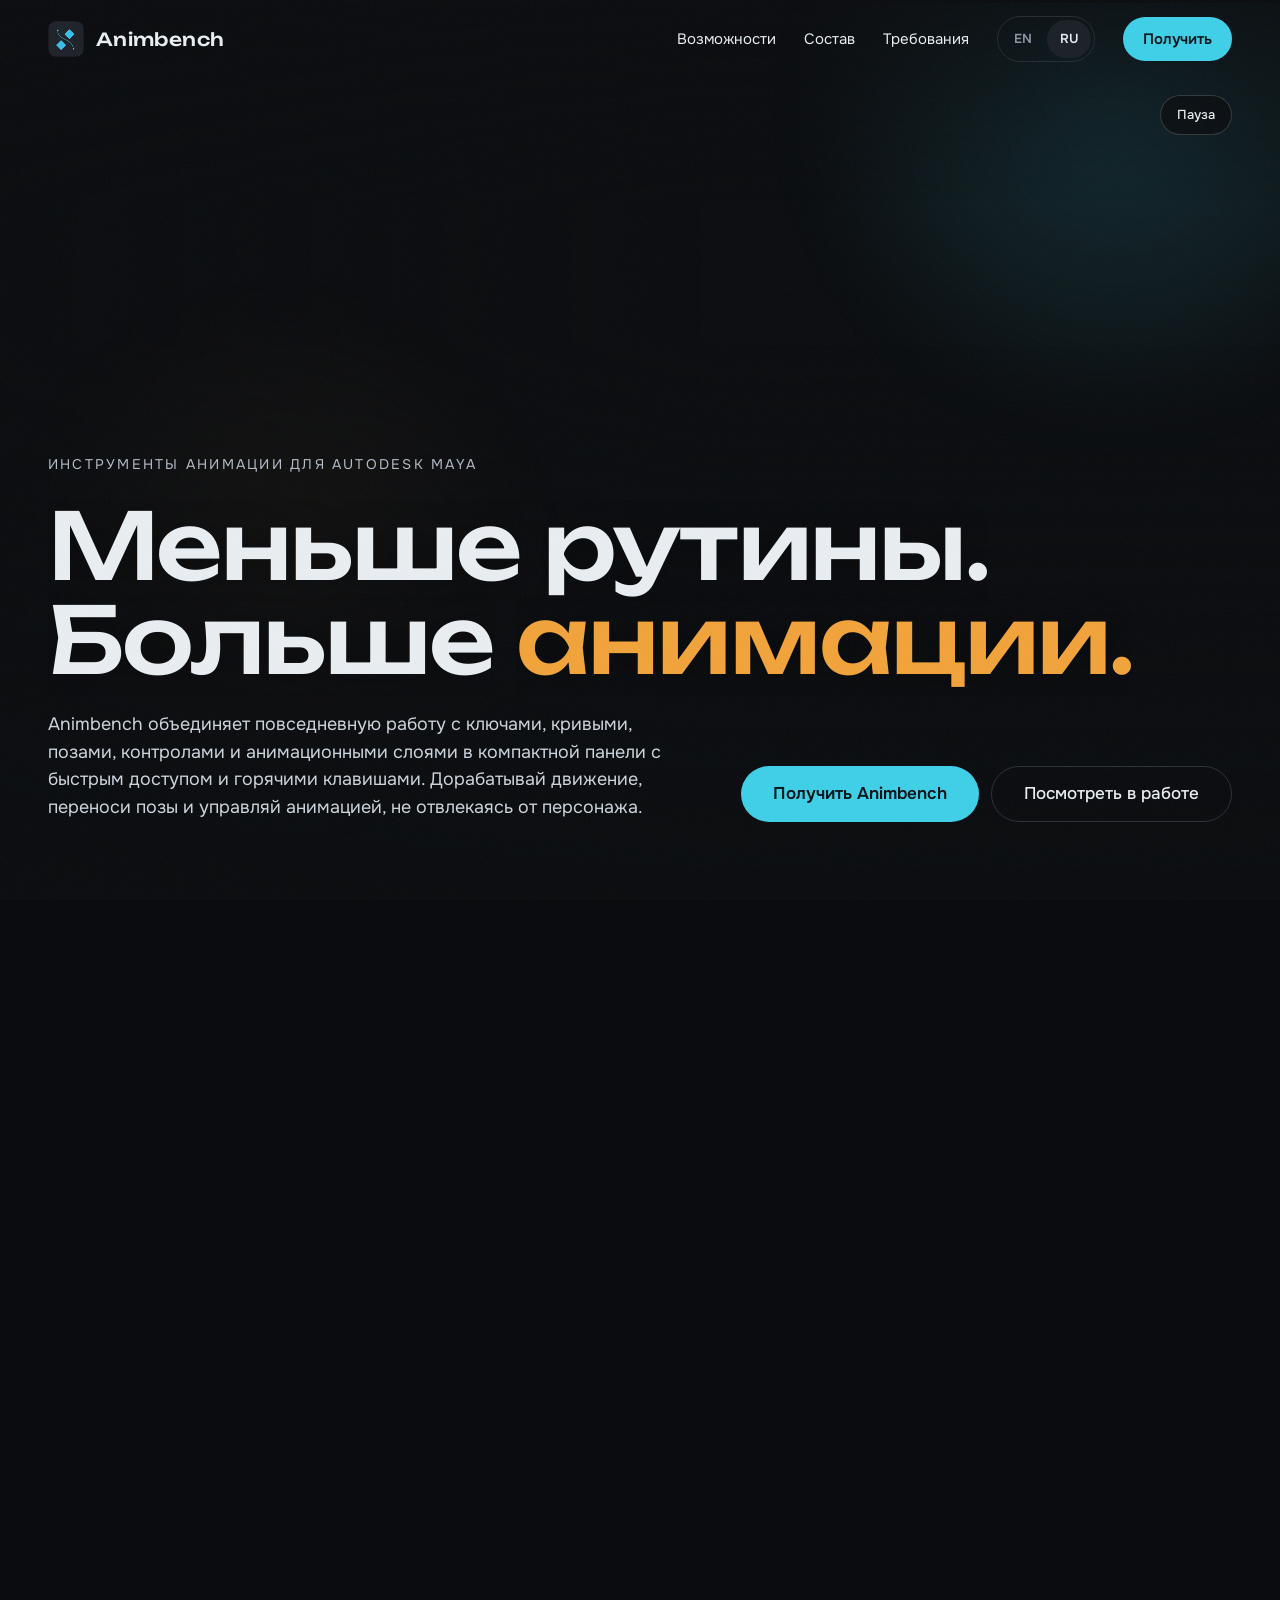
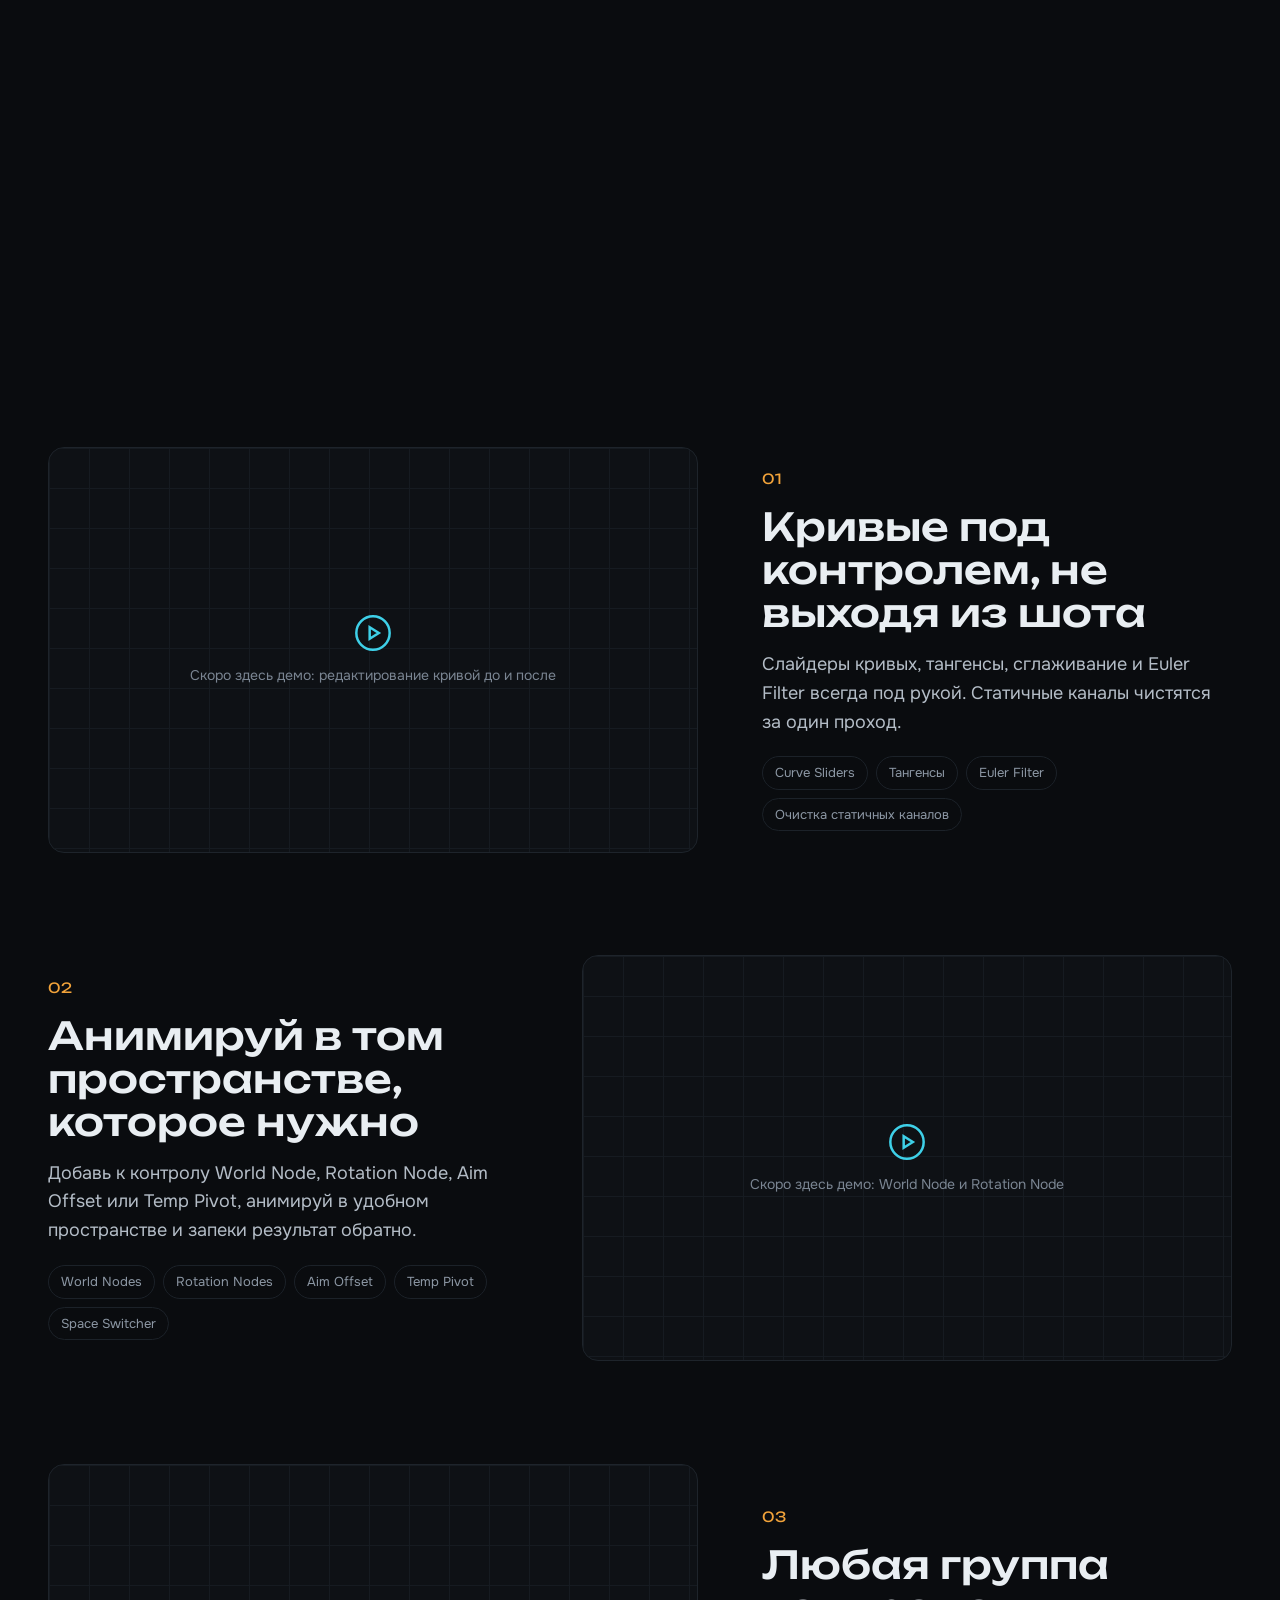
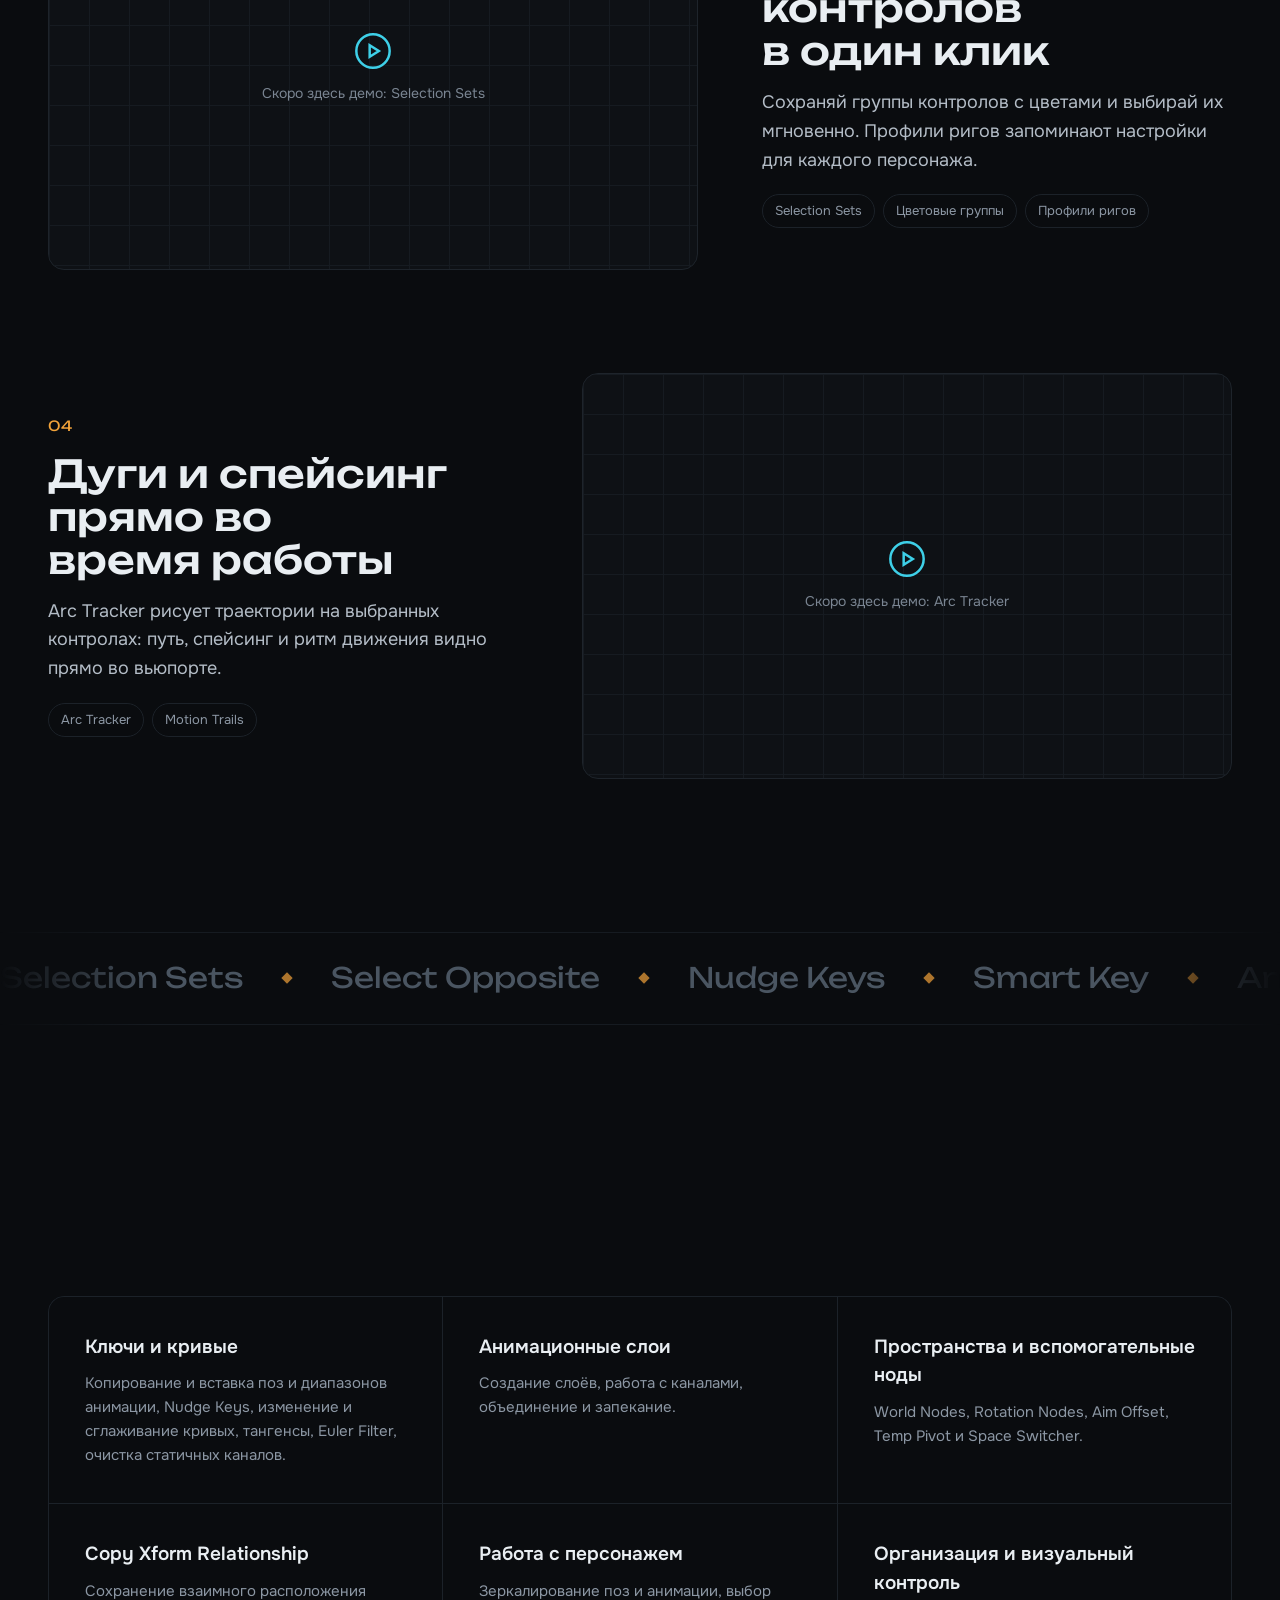
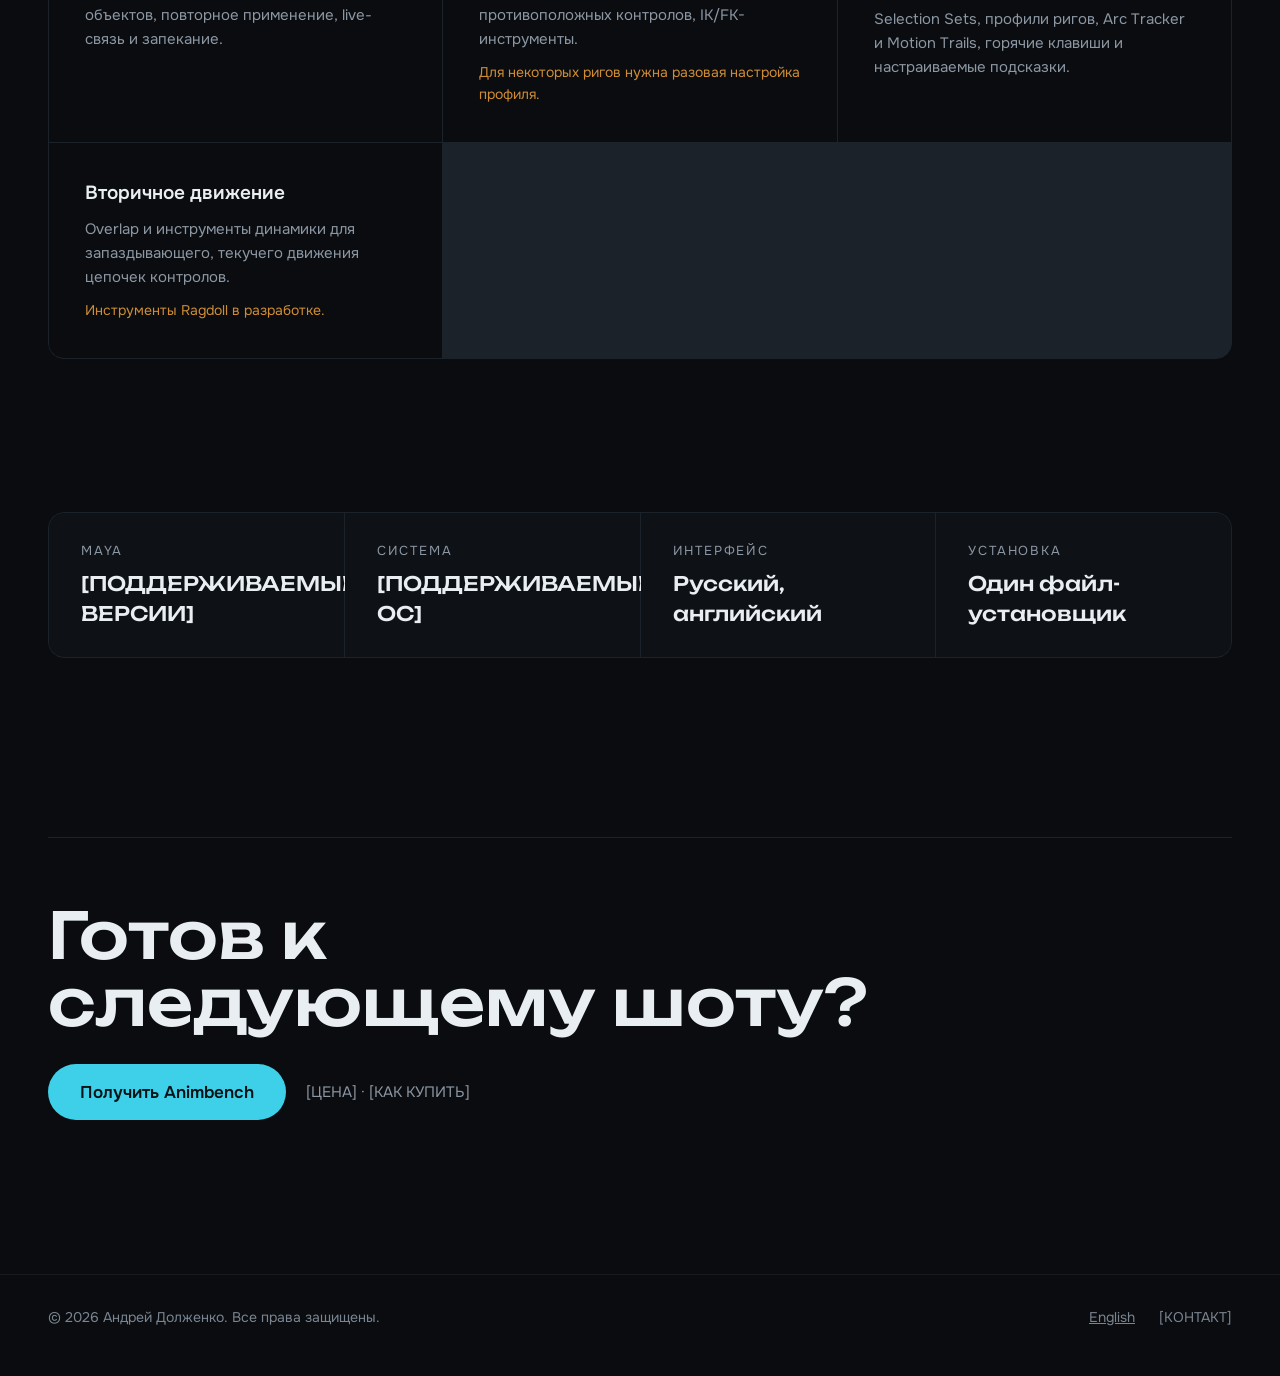
==== commit 9ab8c169: "Full-screen video hero that shrinks into a card on scroll The walk cycle now fills the first screen " ====
--- a/ru/index.html
+++ b/ru/index.html
@@ -41,24 +41,28 @@
   <main id="main">
     <div class="ambient" aria-hidden="true"></div>
 
-    <section class="wrap hero">
-      <p class="eyebrow">Инструменты анимации для Autodesk Maya</p>
-      <h1 data-split>Меньше рутины. Больше анимации.</h1>
-      <div class="hero-row">
-        <p class="lead">Animbench объединяет повседневную работу с ключами, кривыми, позами, контролами и анимационными слоями в компактной панели с быстрым доступом и горячими клавишами. Дорабатывай движение, переноси позы и управляй анимацией, не отвлекаясь от персонажа.</p>
-        <div class="actions">
-          <a class="btn btn-primary btn-lg" href="#get">Получить Animbench</a>
-          <a class="btn btn-ghost btn-lg" href="#demos">Посмотреть в работе</a>
-        </div>
-      </div>
-    </section>
-
-    <figure class="wrap showreel">
-      <video data-loop autoplay muted loop playsinline preload="auto" aria-label="Зацикленная анимация походки в Maya">
-        <source src="../assets/video/walk.mov" type="video/mp4">
-      </video>
-      <button class="clip-toggle" type="button" data-pause="Пауза" data-play="Пуск">Пауза</button>
-    </figure>
+    <section class="hero-stage">
+      <div class="hero-sticky">
+        <div class="hero-media">
+          <video data-loop data-hero autoplay muted loop playsinline preload="auto" aria-label="Зацикленная анимация походки в Maya">
+            <source src="../assets/video/walk.mov" type="video/mp4">
+          </video>
+          <div class="hero-shade" aria-hidden="true"></div>
+        </div>
+        <div class="wrap hero">
+          <p class="eyebrow">Инструменты анимации для Autodesk Maya</p>
+          <h1 data-split>Меньше рутины. Больше анимации.</h1>
+          <div class="hero-row">
+            <p class="lead">Animbench объединяет повседневную работу с ключами, кривыми, позами, контролами и анимационными слоями в компактной панели с быстрым доступом и горячими клавишами. Дорабатывай движение, переноси позы и управляй анимацией, не отвлекаясь от персонажа.</p>
+            <div class="actions">
+              <a class="btn btn-primary btn-lg" href="#get">Получить Animbench</a>
+              <a class="btn btn-ghost btn-lg" href="#demos">Посмотреть в работе</a>
+            </div>
+          </div>
+        </div>
+        <button class="clip-toggle" type="button" data-pause="Пауза" data-play="Пуск">Пауза</button>
+      </div>
+    </section>
 
     <section id="demos" class="wrap section">
       <div class="demos">
--- a/assets/css/style.css
+++ b/assets/css/style.css
@@ -10,6 +10,7 @@
   --muted: #8C97A4;
   --dim: #7A8592;
   --accent: #3ED0E8;
+  --accent-2: #F2A33A;
   --on-accent: #061317;
 
   --font-display: "Unbounded", "Arial Black", sans-serif;
@@ -66,12 +67,16 @@
   position: sticky;
   top: 0;
   z-index: 5;
+  background: transparent;
+  border-bottom: 1px solid transparent;
+  transition: border-color 0.2s, background-color 0.3s;
+}
+.site-header.is-scrolled {
   background: rgba(10, 12, 15, 0.86);
   backdrop-filter: blur(12px);
-  border-bottom: 1px solid transparent;
-  transition: border-color 0.2s;
-}
-.site-header.is-scrolled { border-bottom-color: var(--line-soft); }
+  -webkit-backdrop-filter: blur(12px);
+  border-bottom-color: var(--line-soft);
+}
 
 .site-header .wrap {
   display: flex;
@@ -282,7 +287,7 @@
 .demo-num {
   font-family: var(--font-display);
   font-size: 14px;
-  color: var(--accent);
+  color: var(--accent-2);
 }
 .demo-text h3 {
   margin: 0;
@@ -379,7 +384,7 @@
   line-height: 1.6;
   color: var(--muted);
 }
-.group .note { color: var(--dim); font-size: 14px; }
+.group .note { color: var(--accent-2); font-size: 14px; opacity: 0.85; }
 
 /* ---------- Specs ---------- */
 
@@ -496,7 +501,7 @@
 .ambient::after {
   width: 760px; height: 760px;
   left: -8%; top: 180px;
-  background: radial-gradient(closest-side, rgba(138, 168, 255, 0.09), transparent 72%);
+  background: radial-gradient(closest-side, rgba(242, 163, 58, 0.08), transparent 72%);
   animation: drift-b 24s ease-in-out infinite alternate;
 }
 @keyframes drift-a { to { transform: translate(-140px, 90px) scale(1.15); } }
@@ -535,7 +540,6 @@
 .js .hero .eyebrow { animation: rise 0.9s var(--ease) 0.05s both; }
 .js .hero .lead { animation: rise 0.9s var(--ease) 0.55s both; }
 .js .hero .actions { animation: rise 0.9s var(--ease) 0.7s both; }
-.js .showreel { animation: rise 1.2s var(--ease) 0.85s both; }
 
 @keyframes word-up { from { transform: translateY(110%); } to { transform: none; } }
 @keyframes rise { from { opacity: 0; transform: translateY(18px); } to { opacity: 1; transform: none; } }
@@ -549,7 +553,6 @@
 .js .cta-inner.is-visible .word > span { transform: none; }
 
 /* Showreel grows to full size as it scrolls in (scale set from JS) */
-.showreel video { transform-origin: 50% 0; will-change: transform; }
 
 /* Demos: media scales in, text lines and tags follow in sequence */
 .js .demo.reveal { opacity: 1; transform: none; }
@@ -618,8 +621,8 @@
   content: "";
   width: 8px;
   height: 8px;
-  background: var(--accent);
-  opacity: 0.55;
+  background: var(--accent-2);
+  opacity: 0.7;
   transform: rotate(45deg);
 }
 @keyframes marquee { to { transform: translateX(-50%); } }
@@ -668,8 +671,7 @@
   html { scroll-behavior: auto; }
   .js .reveal, .js .demo .demo-media, .js .demo .demo-text > *, .js .demo .demo-tags li,
   .js .groups .group { opacity: 1; transform: none; transition: none; }
-  .js .hero h1 .word > span, .js .hero .eyebrow, .js .hero .lead, .js .hero .actions,
-  .js .showreel { animation: none; }
+  .js .hero h1 .word > span, .js .hero .eyebrow, .js .hero .lead, .js .hero .actions { animation: none; }
   .js .cta .word > span { transform: none; transition: none; }
   .ambient::before, .ambient::after, .clip-placeholder, .clip-placeholder svg,
   .marquee-track { animation: none; }
@@ -680,9 +682,12 @@
 
 /* ---------- Small screens ---------- */
 
+@media (max-width: 880px) {
+  .nav .nav-link { display: none; }
+}
+
 @media (max-width: 720px) {
   .nav { gap: 8px 18px; }
-  .nav .nav-link { display: none; }
   .demo:nth-child(even) { flex-direction: row; }
   .showreel video { border-radius: 14px; }
 }
@@ -691,3 +696,95 @@
   .nav .btn { display: none; }
   .site-header .wrap { padding-top: 12px; padding-bottom: 12px; }
 }
+
+/* Warm accent on the last headline word */
+.hero h1 .word:last-of-type > span { color: var(--accent-2); }
+
+/* ---------- Full-screen video stage ----------
+   The stage is taller than the screen; its inner layer sticks while you scroll.
+   JS writes --p (0 → 1) as you scroll through it: the copy drifts up and fades,
+   the video shrinks from full-bleed into a rounded card and dims, then the
+   stage ends and the rest of the page follows. */
+
+:root { --header-h: 76px; }
+
+.hero-stage {
+  --p: 0;
+  position: relative;
+  height: 210vh;
+  margin-top: calc(var(--header-h) * -1);
+}
+.hero-sticky {
+  position: sticky;
+  top: 0;
+  height: 100vh;
+  height: 100svh;
+  overflow: hidden;
+  display: flex;
+  align-items: flex-end;
+}
+
+.hero-media {
+  position: absolute;
+  inset: 0;
+  clip-path: inset(calc(var(--p) * 9vh) calc(var(--p) * 6vw) round calc(var(--p) * 28px));
+  will-change: clip-path;
+}
+.hero-media video {
+  width: 100%;
+  height: 100%;
+  object-fit: cover;
+  transform: scale(calc(1.08 - var(--p) * 0.08));
+  filter: brightness(calc(0.92 - var(--p) * 0.35));
+  will-change: transform;
+}
+.hero-shade {
+  position: absolute;
+  inset: 0;
+  background:
+    linear-gradient(to top, rgba(10, 12, 15, 0.95) 0%, rgba(10, 12, 15, 0.72) 30%, rgba(10, 12, 15, 0) 62%),
+    linear-gradient(to bottom, rgba(10, 12, 15, 0.7) 0%, rgba(10, 12, 15, 0) 22%),
+    linear-gradient(to right, rgba(10, 12, 15, 0.45) 0%, rgba(10, 12, 15, 0) 55%);
+  opacity: calc(1 - var(--p) * 0.6);
+}
+
+.hero-stage .hero {
+  position: relative;
+  z-index: 2;
+  width: 100%;
+  padding-top: 0;
+  padding-bottom: clamp(40px, 9vh, 110px);
+  gap: 24px;
+  opacity: calc(1 - var(--p) * 2.4);
+  transform: translateY(calc(var(--p) * -90px));
+}
+.hero-stage .hero h1 { max-width: 14ch; text-shadow: 0 2px 30px rgba(0, 0, 0, 0.35); }
+.hero-stage .eyebrow { color: #B4BDC7; }
+.hero-stage .lead { color: #CDD5DD; }
+
+.hero-stage .clip-toggle {
+  top: calc(var(--header-h) + 16px);
+  right: var(--gutter);
+  bottom: auto;
+  z-index: 3;
+  opacity: calc(1 - var(--p) * 2);
+}
+
+@media (max-width: 720px) {
+  :root { --header-h: 71px; }
+  .hero-stage { height: 170vh; }
+  .hero-media { clip-path: inset(calc(var(--p) * 7vh) calc(var(--p) * 4vw) round calc(var(--p) * 20px)); }
+  .hero-shade {
+    background:
+      linear-gradient(to top, rgba(10, 12, 15, 0.97) 0%, rgba(10, 12, 15, 0.8) 45%, rgba(10, 12, 15, 0) 75%),
+      linear-gradient(to bottom, rgba(10, 12, 15, 0.7) 0%, rgba(10, 12, 15, 0) 22%);
+  }
+}
+
+@media (prefers-reduced-motion: reduce) {
+  .hero-stage { height: auto; }
+  .hero-sticky { position: relative; min-height: 100vh; min-height: 100svh; }
+  .hero-media, .hero-media video, .hero-shade, .hero-stage .hero, .hero-stage .clip-toggle {
+    clip-path: none; transform: none; opacity: 1;
+  }
+}
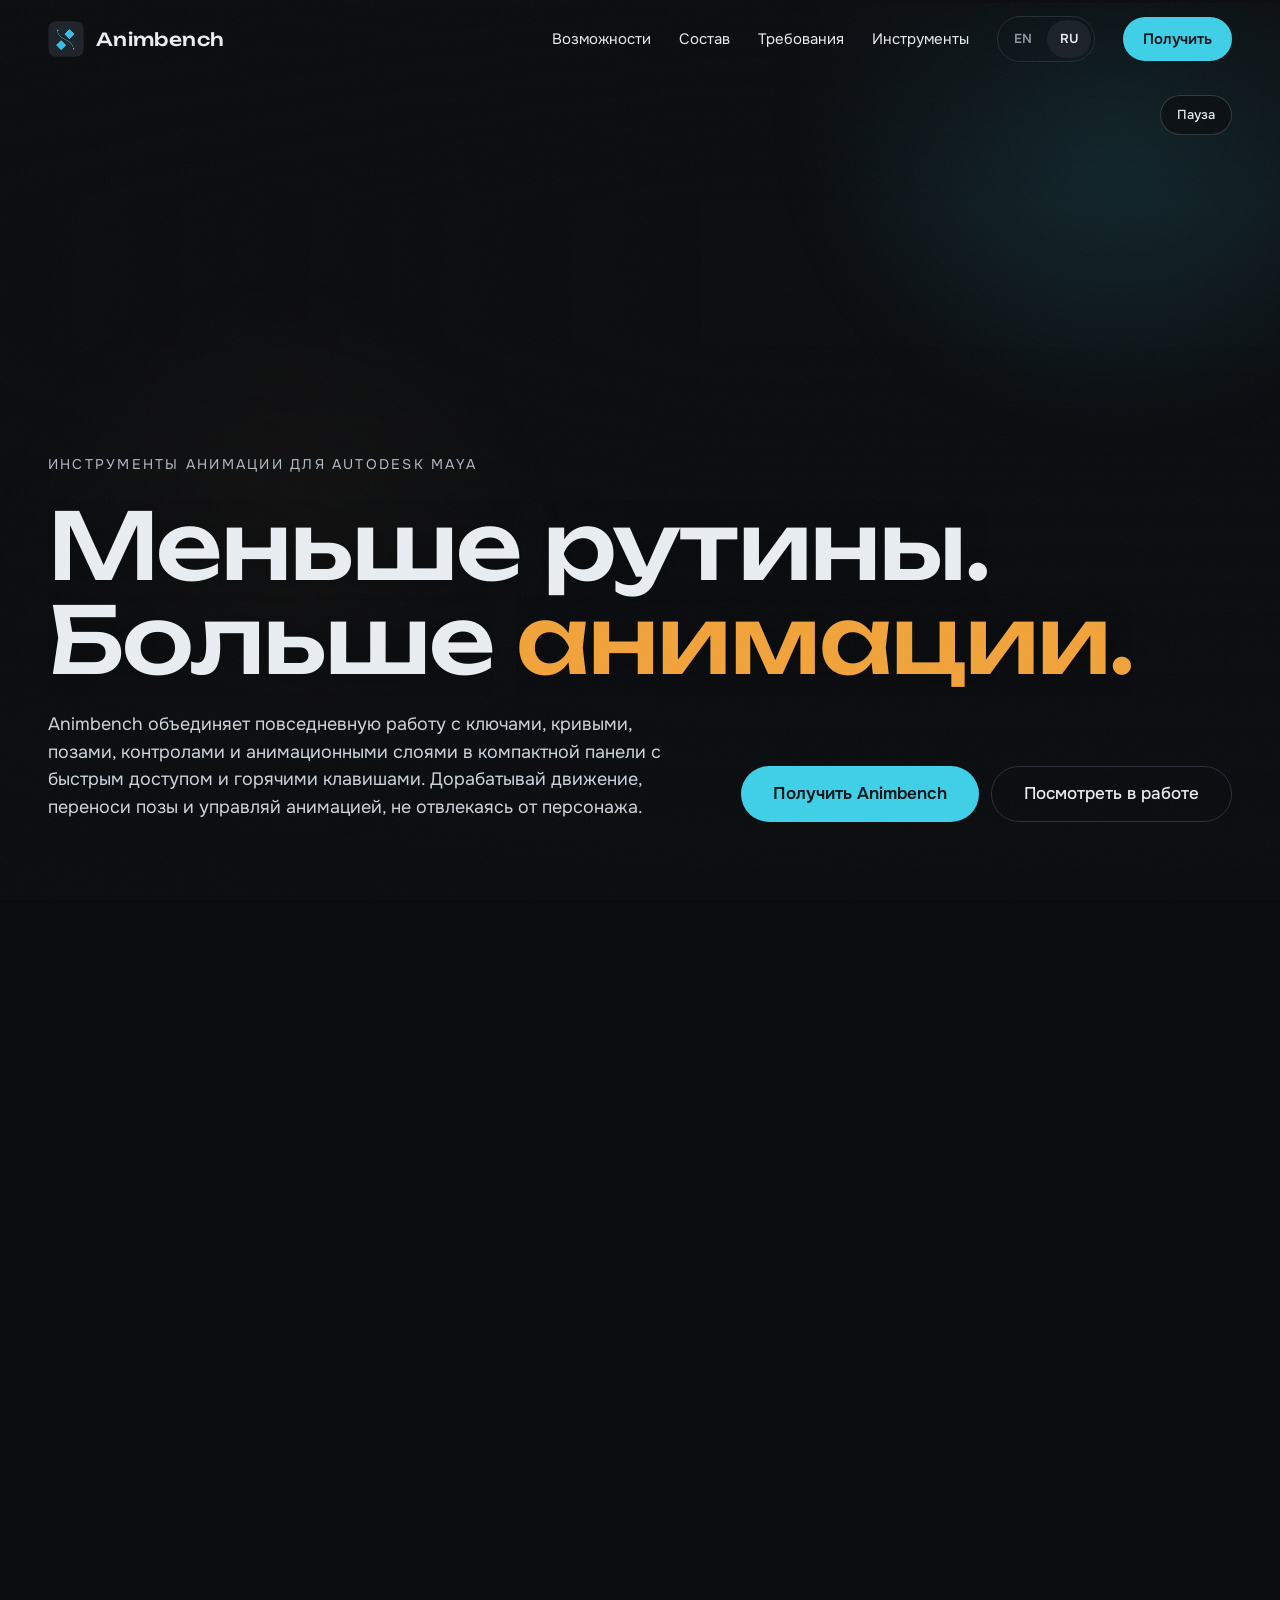
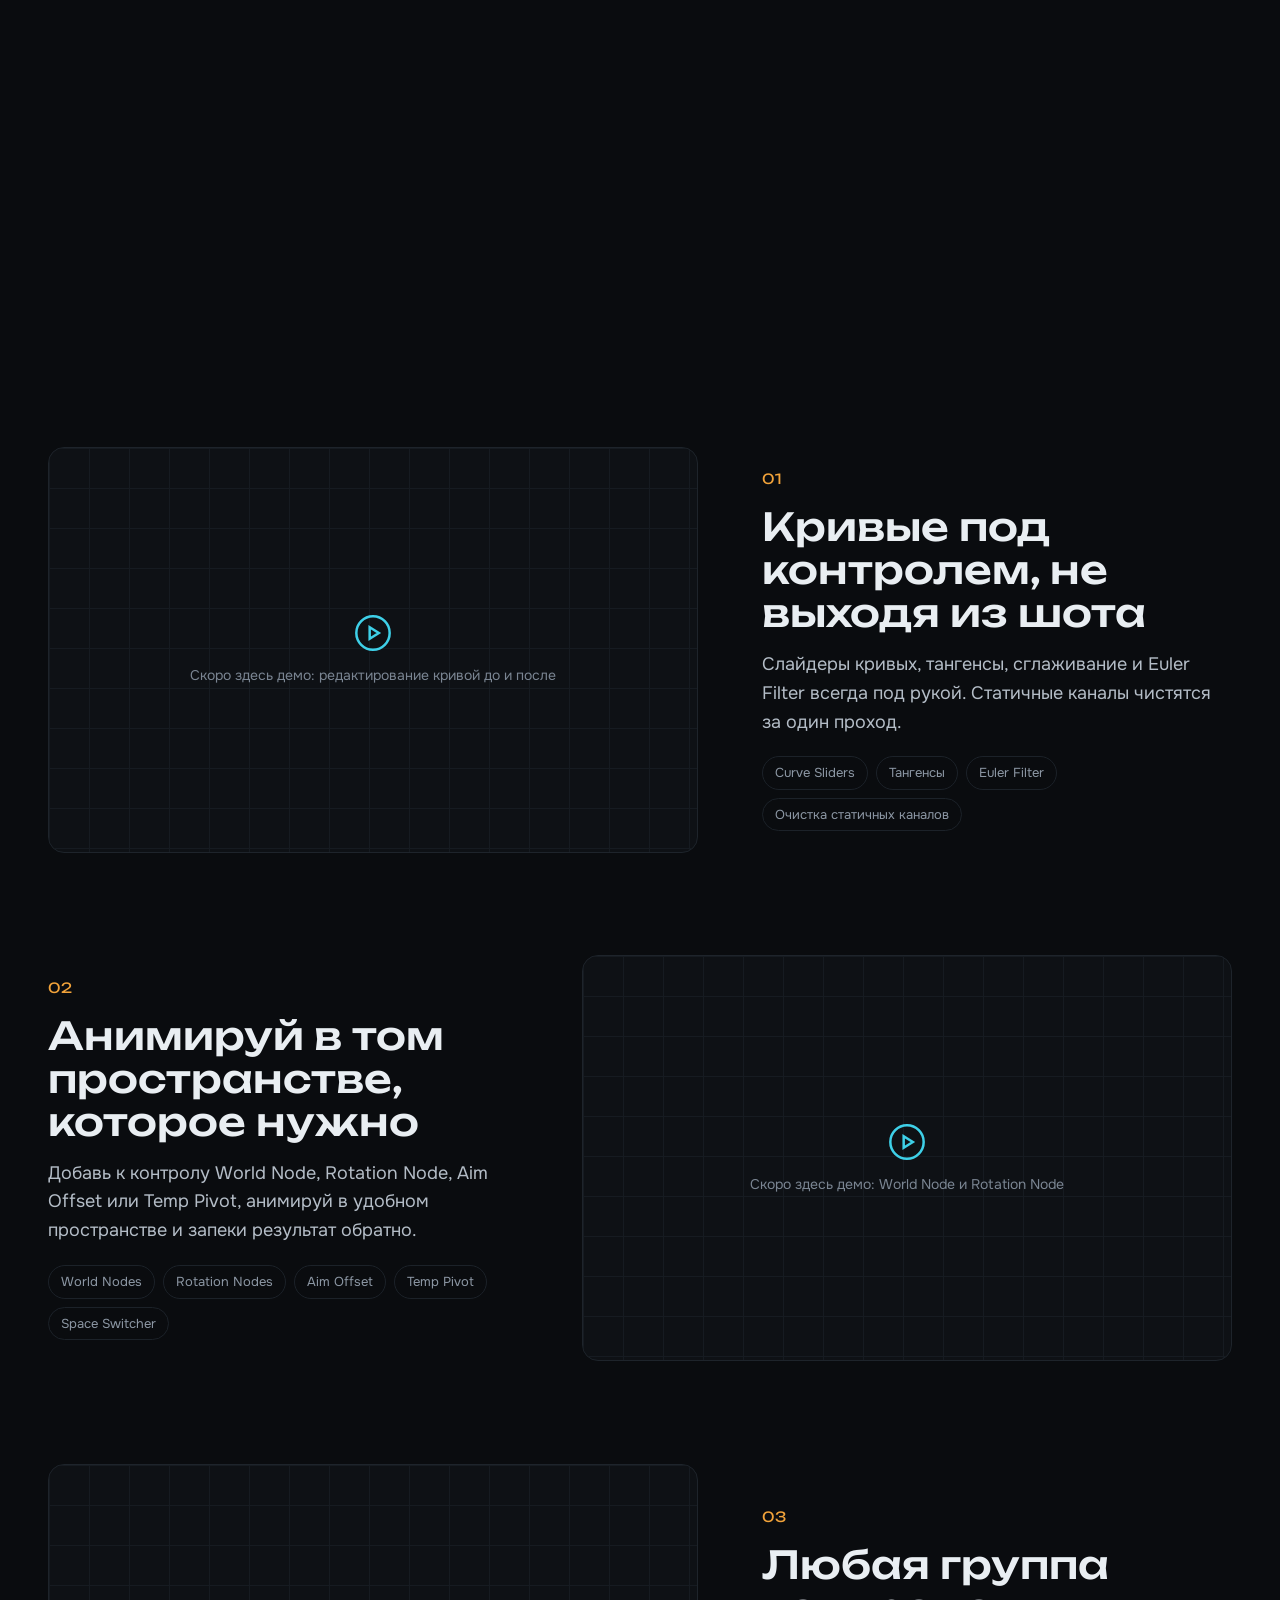
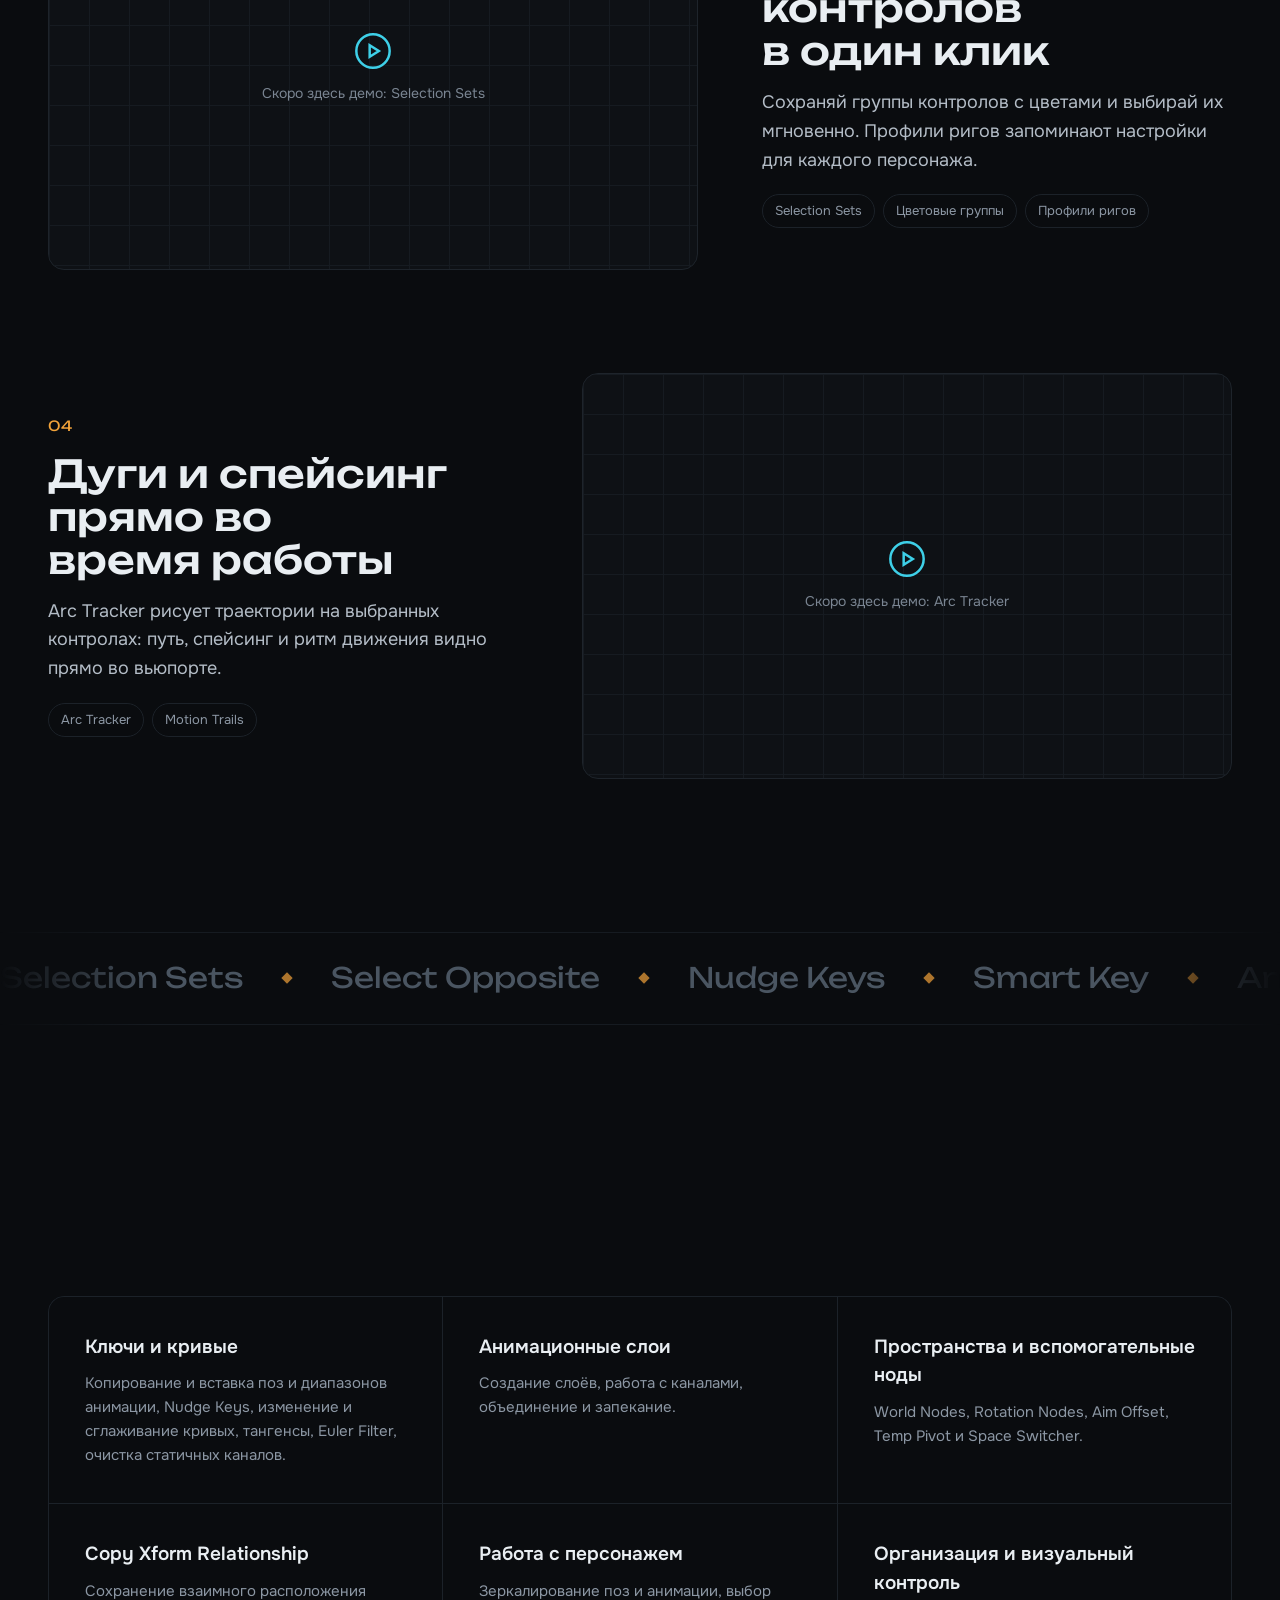
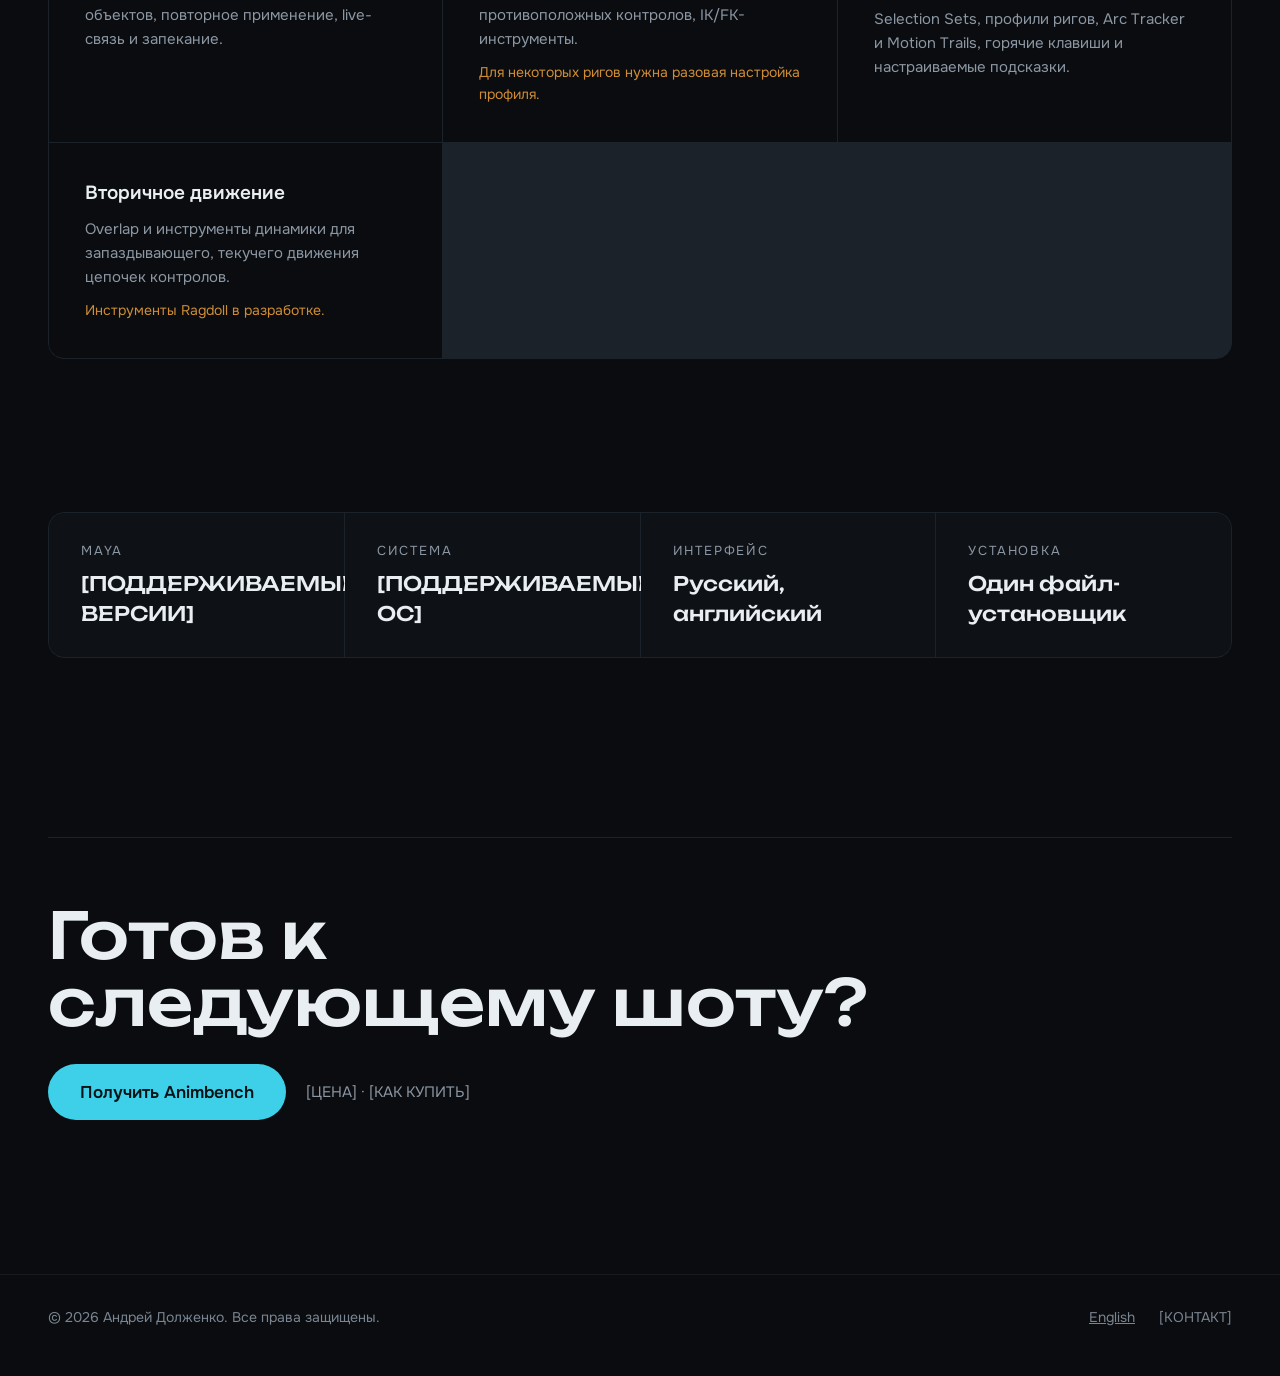
==== commit d6f17469: "Add Tools page with the plugin's own icons (EN + RU) 32 tools in six groups, each with its toolbar g" ====
--- a/ru/index.html
+++ b/ru/index.html
@@ -29,6 +29,7 @@
         <a class="nav-link" href="#demos">Возможности</a>
         <a class="nav-link" href="#inside">Состав</a>
         <a class="nav-link" href="#specs">Требования</a>
+        <a class="nav-link" href="tools/">Инструменты</a>
         <div class="lang" aria-label="Язык">
           <a href="../" hreflang="en" lang="en">EN</a>
           <span aria-current="true">RU</span>
@@ -154,6 +155,7 @@
       <div class="section-head reveal">
         <h2>Что внутри</h2>
         <p>У каждого инструмента есть карточка-подсказка прямо в Maya: учишься там же, где работаешь.</p>
+        <a class="btn btn-ghost" href="tools/">Все инструменты →</a>
       </div>
       <div class="groups reveal">
         <div class="group">
--- a/assets/css/style.css
+++ b/assets/css/style.css
@@ -788,3 +788,144 @@
     clip-path: none; transform: none; opacity: 1;
   }
 }
+
+/* ---------- Tools page ---------- */
+
+.site-header.is-solid {
+  background: rgba(10, 12, 15, 0.86);
+  backdrop-filter: blur(12px);
+  -webkit-backdrop-filter: blur(12px);
+}
+.nav a[aria-current="page"] { color: var(--accent); }
+
+.section-head .btn { flex: none; }
+
+.tools-hero {
+  padding-top: clamp(56px, 8vw, 112px);
+  padding-bottom: clamp(32px, 4vw, 56px);
+  display: flex;
+  flex-direction: column;
+  gap: 24px;
+}
+.tools-hero h1 {
+  margin: 0;
+  max-width: 16ch;
+  font-family: var(--font-display);
+  font-weight: 500;
+  font-size: clamp(38px, 6vw, 88px);
+  line-height: 1.04;
+  letter-spacing: -0.02em;
+  text-wrap: balance;
+}
+.js .tools-hero h1 .word > span {
+  animation: word-up 1.1s var(--ease) both;
+  animation-delay: calc(0.1s + var(--i) * 0.07s);
+}
+.js .tools-hero .lead, .js .tools-hero .tool-chips { animation: rise 0.9s var(--ease) 0.45s both; }
+
+.tool-chips {
+  display: flex;
+  flex-wrap: wrap;
+  gap: 8px;
+  margin: 8px 0 0;
+  padding: 0;
+  list-style: none;
+}
+.tool-chips a {
+  display: inline-flex;
+  align-items: center;
+  min-height: 40px;
+  padding: 0 16px;
+  border: 1px solid var(--line);
+  border-radius: 999px;
+  font-size: 14px;
+  color: var(--text-2);
+  text-decoration: none;
+  transition: border-color 0.2s, color 0.2s;
+}
+.tool-chips a:hover { border-color: var(--accent); color: var(--text); }
+
+.tools-list { padding-bottom: clamp(96px, 12vw, 160px); }
+
+.tool-group { padding-top: clamp(56px, 7vw, 96px); scroll-margin-top: 80px; }
+.tool-group h2 {
+  display: flex;
+  align-items: baseline;
+  gap: 12px;
+  margin: 0 0 28px;
+  font-family: var(--font-display);
+  font-weight: 500;
+  font-size: clamp(24px, 2.6vw, 34px);
+}
+.tool-group h2 span { font-size: 15px; color: var(--accent-2); }
+
+.tool-grid {
+  display: grid;
+  grid-template-columns: repeat(auto-fill, minmax(min(360px, 100%), 1fr));
+  gap: 1px;
+  margin: 0;
+  padding: 0;
+  list-style: none;
+  background: var(--line);
+  border: 1px solid var(--line);
+  border-radius: var(--radius);
+  overflow: hidden;
+}
+.tool {
+  position: relative;
+  display: flex;
+  gap: 18px;
+  align-items: flex-start;
+  padding: 24px;
+  background: var(--bg);
+  transition: background-color 0.2s;
+}
+.tool:hover { background: var(--surface); }
+.tool-icon {
+  flex: none;
+  display: grid;
+  place-items: center;
+  width: 64px;
+  height: 64px;
+  border-radius: 14px;
+  background: #12171D;
+  border: 1px solid #1E252D;
+  transition: transform 0.3s var(--ease), border-color 0.3s;
+}
+.tool:hover .tool-icon { transform: translateY(-2px) scale(1.05); border-color: #2C3640; }
+.tool-icon img { width: 40px; height: 40px; }
+.tool-body { display: flex; flex-direction: column; gap: 6px; min-width: 0; }
+.tool-body h3 { margin: 0; font-size: 17px; font-weight: 600; }
+.tool-body p { margin: 0; font-size: 15px; line-height: 1.55; color: var(--muted); }
+.tool-body .tool-note { font-size: 13px; color: var(--accent-2); opacity: 0.85; }
+.tool-badge {
+  align-self: flex-start;
+  padding: 3px 10px;
+  border: 1px solid rgba(242, 163, 58, 0.45);
+  border-radius: 999px;
+  font-size: 12px;
+  color: var(--accent-2);
+}
+
+/* Cards in a group arrive in a quick wave */
+.js .tool-group.reveal { opacity: 1; transform: none; }
+.js .tool-group .tool {
+  opacity: 0;
+  transform: translateY(14px);
+  transition: opacity 0.6s var(--ease), transform 0.6s var(--ease), background-color 0.2s;
+}
+.js .tool-group.is-visible .tool { opacity: 1; transform: none; }
+.js .tool-group.is-visible .tool:nth-child(2) { transition-delay: 0.05s; }
+.js .tool-group.is-visible .tool:nth-child(3) { transition-delay: 0.1s; }
+.js .tool-group.is-visible .tool:nth-child(4) { transition-delay: 0.15s; }
+.js .tool-group.is-visible .tool:nth-child(5) { transition-delay: 0.2s; }
+.js .tool-group.is-visible .tool:nth-child(6) { transition-delay: 0.25s; }
+.js .tool-group.is-visible .tool:nth-child(7) { transition-delay: 0.3s; }
+.js .tool-group.is-visible .tool:nth-child(8) { transition-delay: 0.35s; }
+.js .tool-group.is-visible .tool:nth-child(9) { transition-delay: 0.4s; }
+
+@media (prefers-reduced-motion: reduce) {
+  .js .tool-group .tool { opacity: 1; transform: none; transition: none; }
+  .js .tools-hero h1 .word > span, .js .tools-hero .lead, .js .tools-hero .tool-chips { animation: none; }
+  .tool:hover .tool-icon { transform: none; }
+}
